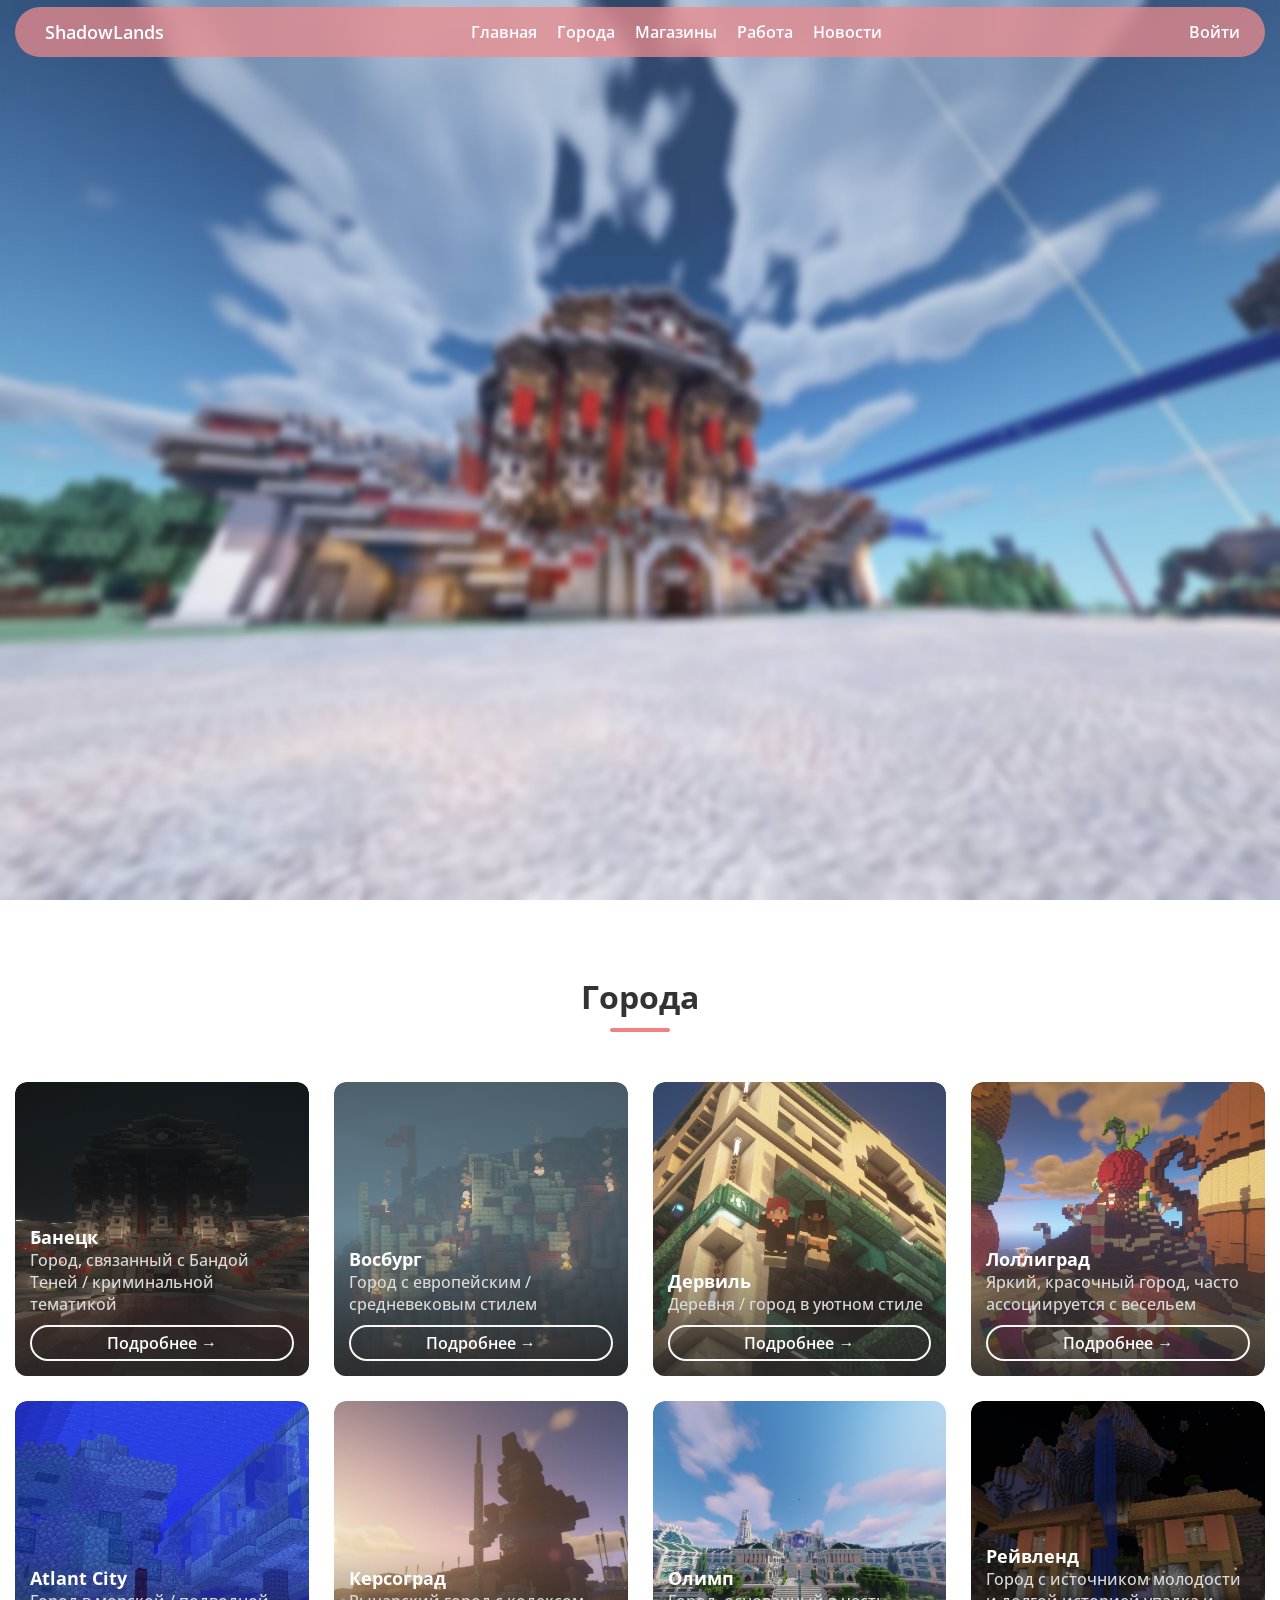
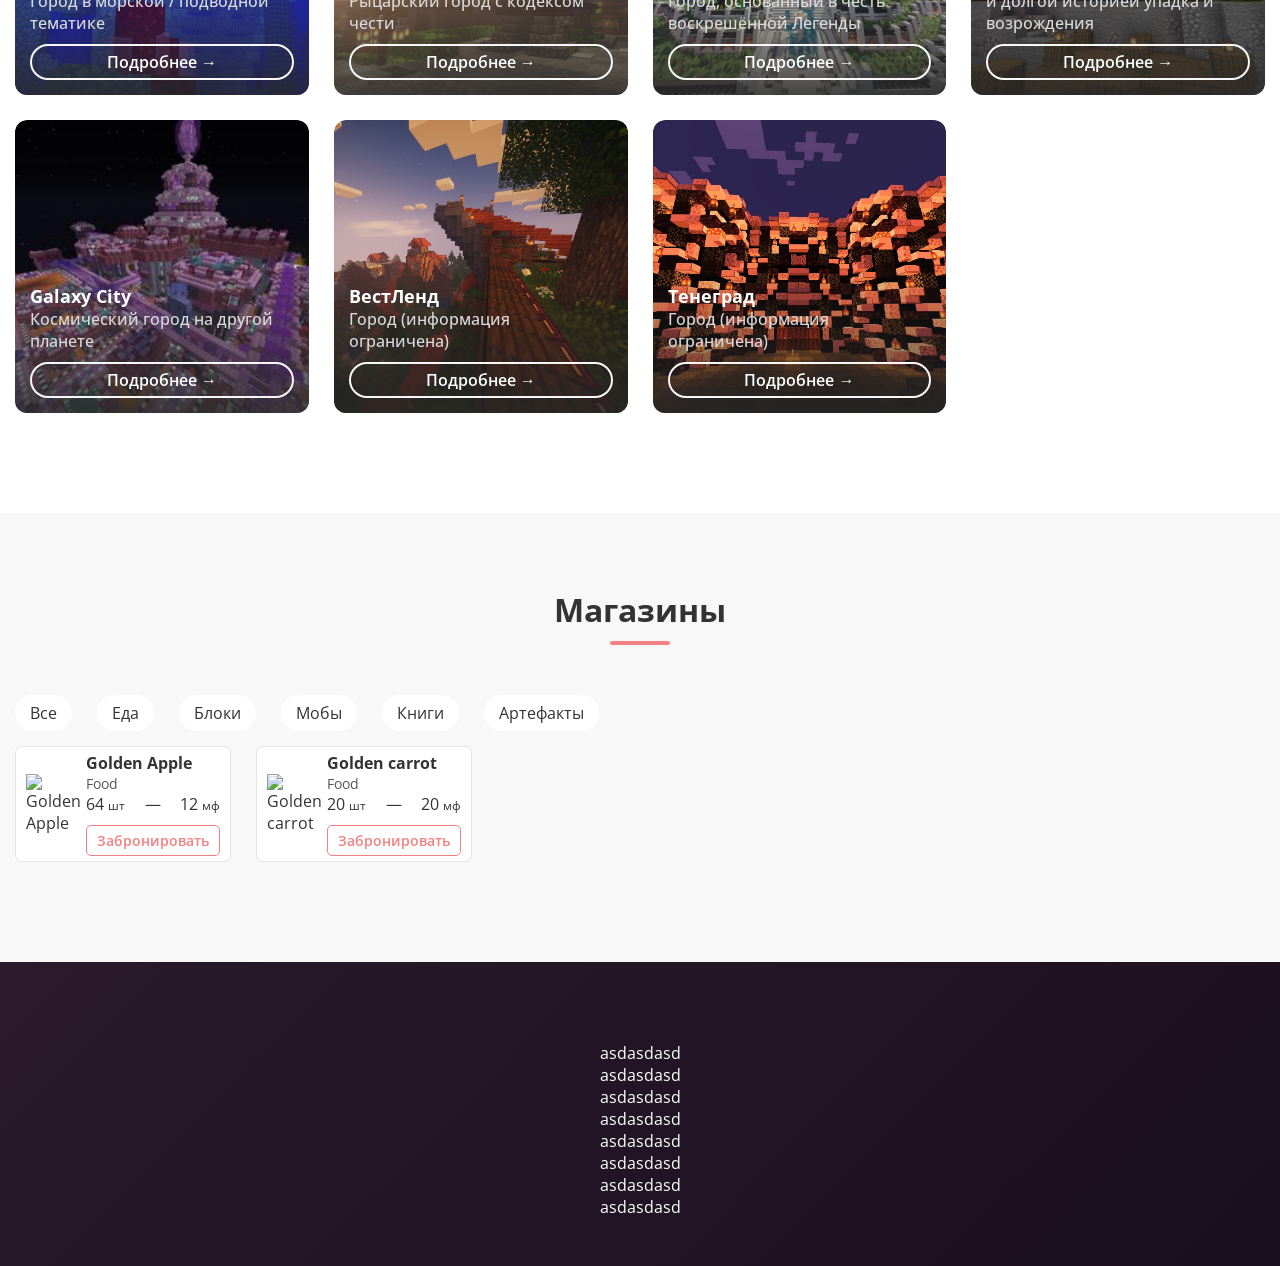
==== index.html @ 836719b8 "updated" ====
<!DOCTYPE html>
<html lang="ru">

<head>
    <meta charset="UTF-8">
    <meta name="viewport" content="width=device-width, initial-scale=1.0">
    <title>ShadowLands</title>
    <link rel="stylesheet" href="src/styles/reset.css">
    <link rel="stylesheet" href="src/styles/global.css">
    <link rel="shortcut icon" href="favicon.ico">
</head>

<body>
    <header>
        <div class="container">
            <div class="header">
                <div class="logo">
                    <img src="" alt="">
                    <a href=" ">ShadowLands</a>
                </div>
                <div class="nav">
                    <a href="#">Главная</a>
                    <a href="#towns">Города</a>
                    <a href="#shops">Магазины</a>
                    <a href="#">Работа</a>
                    <a href="#">Новости</a>
                </div>
                <div id="account">
                    <button onclick="openLoginModal()">Войти</button>
                </div>
            </div>
        </div>
    </header>
    <main class="main">
        <img src="src/images/intro.jpg">
    </main>

    <section id="towns">
        <div class="container">
            <h2 class="section-title">Города</h2>
            <div class="towns"></div>
        </div>
    </section>
    
    <section id="shops">
        <div class="container">
            <h2 class="section-title">Магазины</h2>
            <div class="shop-categories"></div>
            <div class="shops"></div>
        </div>
    </section>

    <div class="modal hide"></div>

    <footer>
        <div class="container">
            <div class="footer">
                <p>asdasdasd</p>
                <p>asdasdasd</p>
                <p>asdasdasd</p>
                <p>asdasdasd</p>
                <p>asdasdasd</p>
                <p>asdasdasd</p>
                <p>asdasdasd</p>
                <p>asdasdasd</p>
            </div>
        </div>
    </footer>
</body>
<script>
    let scripts = ["users", "auth", "towns", "shops"];
    const body = document.querySelector("body");
    scripts.forEach(script => {
        const _script = document.createElement("script");
        _script.src = `src/scripts/${script}.js`;
        body.appendChild(_script);
    });
</script>

</html>
---- src/styles/global.css ----
@import url('https://fonts.googleapis.com/css2?family=Montserrat:ital,wght@0,100..900;1,100..900&family=Open+Sans:ital,wght@0,300..800;1,300..800&display=swap');

:root {
    --font-family-mont: "Montserrat", sans-serif;
    --font-family-sans: "Open Sans", sans-serif;
    --primary: #f38181;
    --secondary:#fce38a;
    --secondary-border:#ffdc5d;
    --mint: #95e1d3;
    --mint-light: #b5eae0;
    --header: #eb8b8d;
    --text: #333;
    --text-light: #555;
    --bg-light: #f8f8f8;
    --gray: #e5e5e5;
    --white: #fff;

}

* {
    font-family: var(--font-family-sans);
    color: var(--text);
    transition: all 0.15s ease-in-out;
    scroll-behavior: smooth;
}

.container {
    max-width: 1441px;
    width: 100%;
    margin: 0px auto;
    padding-inline: 15px;
}

.section-title {
    text-align: center;
    font-size: 32px;
    font-weight: 700;
    margin-bottom: 4rem;
    color: var(--text);
    position: relative;
}

.section-title::after {
    content: "";
    position: absolute;
    background: var(--primary);
    height: 4px;
    width: 60px;
    bottom: -14px;
    left: 50%;
    transform: translateX(-50%);
    border-radius: 50px;
}

header {
    position: fixed;
    top: 0;
    left: 0;
    right: 0;
    z-index: 1000;
}

.header {
    margin-top: 7px;
    display: flex;
    align-items: center;
    justify-content: space-between;
    min-height: 50px;
    background: rgba(235, 139, 141, 0.75);
    backdrop-filter: blur(8px);
    padding-inline: 25px;
    border-radius: 500px;
}

.header * {
    color: var(--white);
    font-weight: 600;
}

.header .logo {
    display: flex;
    column-gap: 5px;
    align-items: center;
    font-size: 18px;
}

.header .nav {
    display: flex;
    column-gap: 20px;
}

.header .nav a:hover {
    color: var(--secondary);
}

.main img {
    width: 100%;
    height: 100vh;
}

.header #account {
    display: flex;
    align-items: center;
    column-gap: 10px;
}


#towns {
    padding-top: 75px;
}

.towns {
    margin-bottom: 100px;
    display: grid;
    grid-template-columns: repeat(4, 1fr);
    gap: 25px;
}

.town {
    position: relative;
    border-radius: 12px;
    overflow: hidden;
    transition: all 0.35s ease-in-out;
}

.town img {
    position: relative;
    width: 100%;
    border-radius: 12px;
    transition: all 0.5s ease-in-out;
}

.town::after {
    content: '';
    position: absolute;
    top: 0;
    left: 0;
    right: 0;
    bottom: 0;
    background: linear-gradient(to top, rgba(39, 39, 39, 0.85), transparent 50%);
    pointer-events: none;
}

.town .town-info {
    padding: 15px;
    position: absolute;
    left: 0;
    bottom: 0;
    width: 100%;
    z-index: 1;
    transition: all 0.35s ease-in-out;
}

.town-info h3 {
    color: var(--white);
    font-weight: 700;
    font-size: 18px;
}

.town-info p {
    color: #dbdbdb;
    font-weight: 500;
}

.town:hover img {
    transform: scale(1.1);
}

.town button {
    width: 100%;
    color: var(--white);
    border: 2px solid var(--bg-light);
    padding-block: 5px;
    border-radius: 200px;
    margin-top: 10px;
    font-weight: 600;
    transition: all 0.25s ease-in-out;
}

.town:hover .town-info {
    transform: scale(1.03);
}

.town button:hover {
    border: 2px solid var(--secondary);
    background: var(--secondary);
    color: var(--text);
}



#shops {
    background: var(--bg-light);
    padding-top: 75px;
}

.shops {
    margin-top: 15px;
    padding-bottom: 100px;
    display: grid;
    grid-template-columns: repeat(6, 1fr);
    gap: 25px;
}

.shop-categories {
    display: flex;
    align-items: center;
    gap: 25px;
}

.shop {
    display: flex;
    align-items: center;
    background: var(--white);
    padding: 5px 10px;
    border: 1px solid var(--gray);
    border-radius: 7px;
    column-gap: 5px;
    cursor: default;
}

.shop img {
    max-width: 64px;
}

.shop h3 {
    font-weight: 700;
}

.shop p {
    color: var(--text-light);
    font-size: 14px;
}

.shop button {
    margin-top: 10px;
    font-size: 14px;
    font-weight: 600;
    border: 1px solid var(--primary);
    color: var(--primary);
    border-radius: 5px;
    padding: 5px 10px;
    z-index: 3;
}

.shop button:hover {
    background: var(--primary);
    color: var(--white);
}









footer {
    background: linear-gradient(135deg, #2a1a2a, #1a0f1f);
    padding: 5rem 0 3rem;
    text-align: center;
}

footer * {
    color: var(--white);
}





.modal {
    position: fixed;
    top: 0;
    left: 0;
    right: 0;
    bottom: 0;
    display: flex;
    justify-content: center;
    align-items: center;
    background: rgba(0, 0, 0, 0.35);
    z-index: 100000;
    opacity: 1;
}

.modal.hide {
    display: none;
    transition: opacity 0.3s ease-in-out;
}

.modal-content {
    background: rgba(255, 255, 255, 0.8);
    backdrop-filter: blur(4px);
    
    max-width: 950px;
    max-height: 750px;
    height: 100%;
    padding: 25px;
    border-radius: 10px;
}

.modal-header {
    display: flex;
    justify-content: space-between;
    align-items: center;
    padding-bottom: 15px;
    border-bottom: 1px solid rgba(0, 0, 0, 0.2);
    margin-bottom: 25px;
    font-weight: 600;
}

.modal-body {
    max-height: 600px;
    display: flex;
    column-gap: 10px;
    align-items: start;
    overflow-y: auto;
    overflow-x: hidden;
    scrollbar-width: none;
    cursor: default;
}

.body-photos img {
    max-width: 450px;
    border-radius: 5px;
}

.photo-list {
    margin-top: 10px;
    max-width: 450px;
    display: flex;
    column-gap: 5px;
    overflow-x: auto;
    overflow-y: hidden;
    scrollbar-width: thin;
    scrollbar-color: var(--text) transparent;
}

.photo-list img {
    border-radius: 5px;
    max-width: 75px;
    cursor: pointer;
}

.no-scroll {
    overflow: hidden;
}
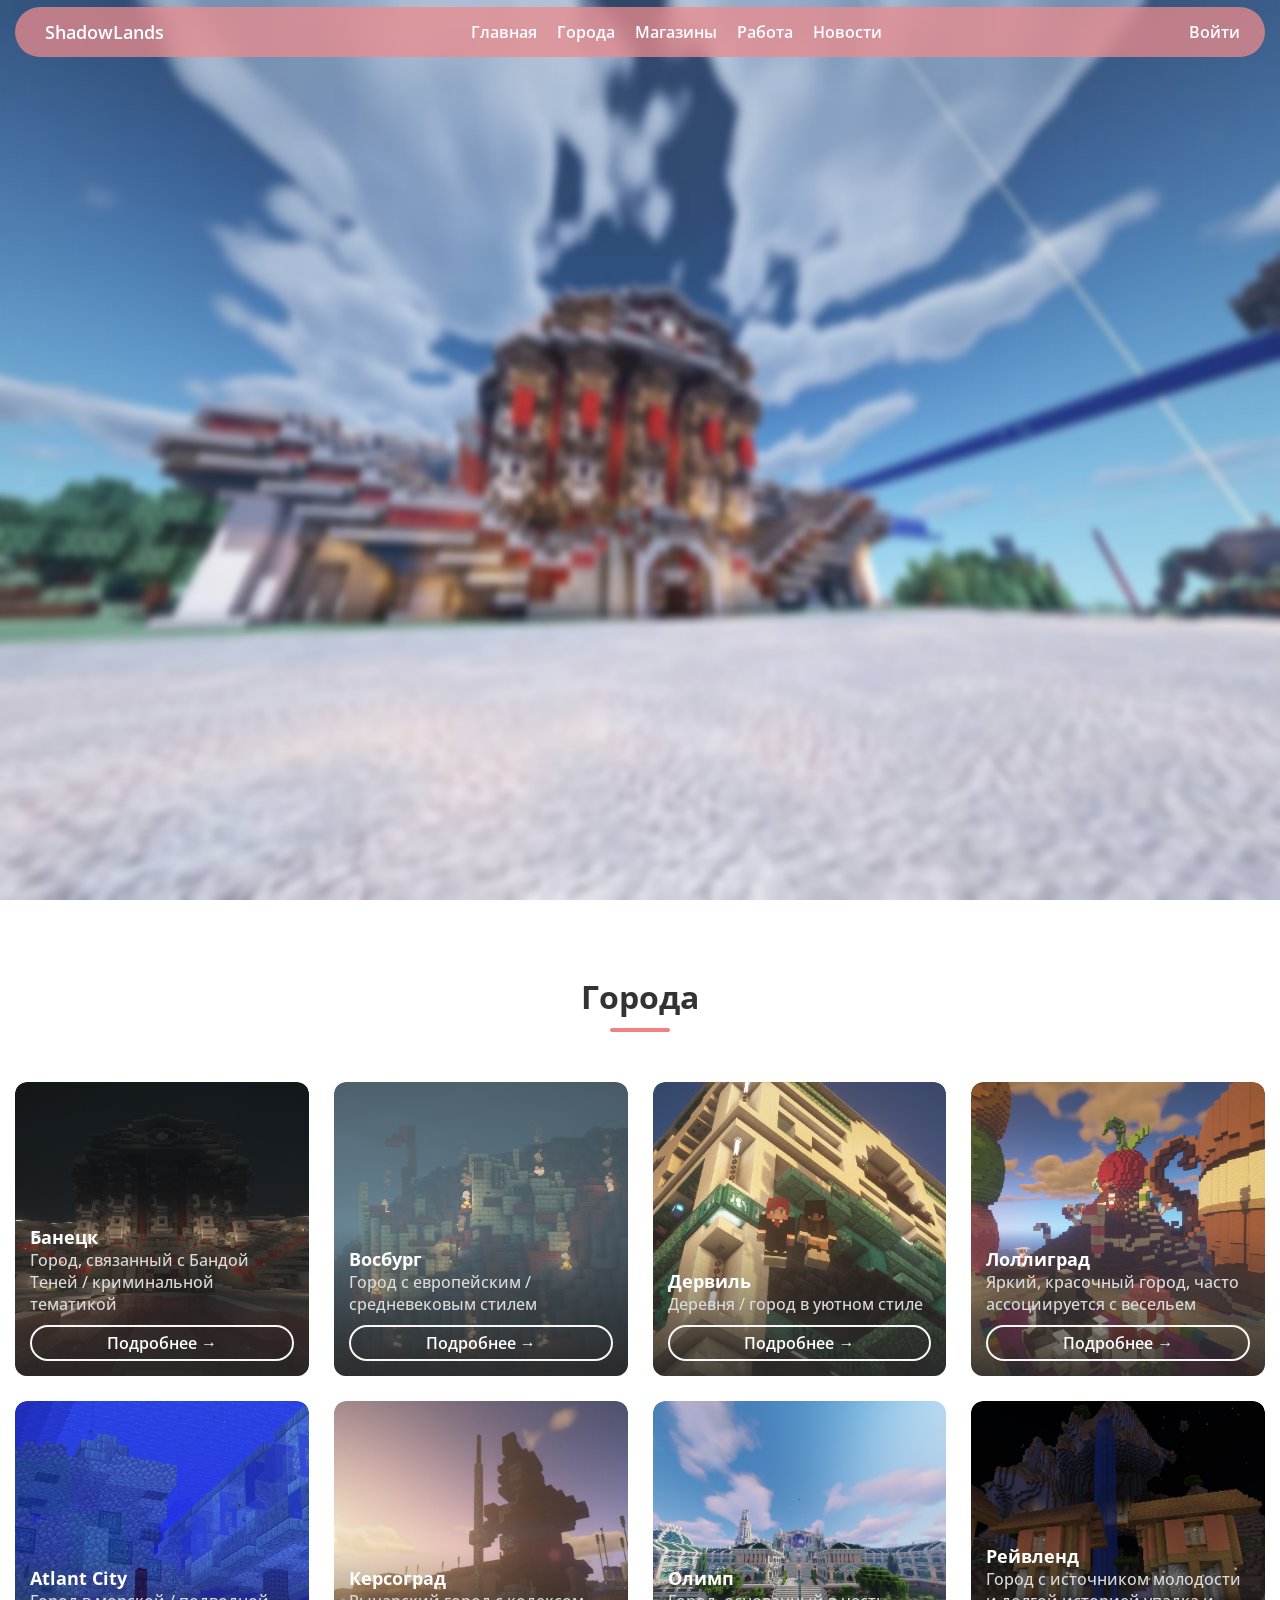
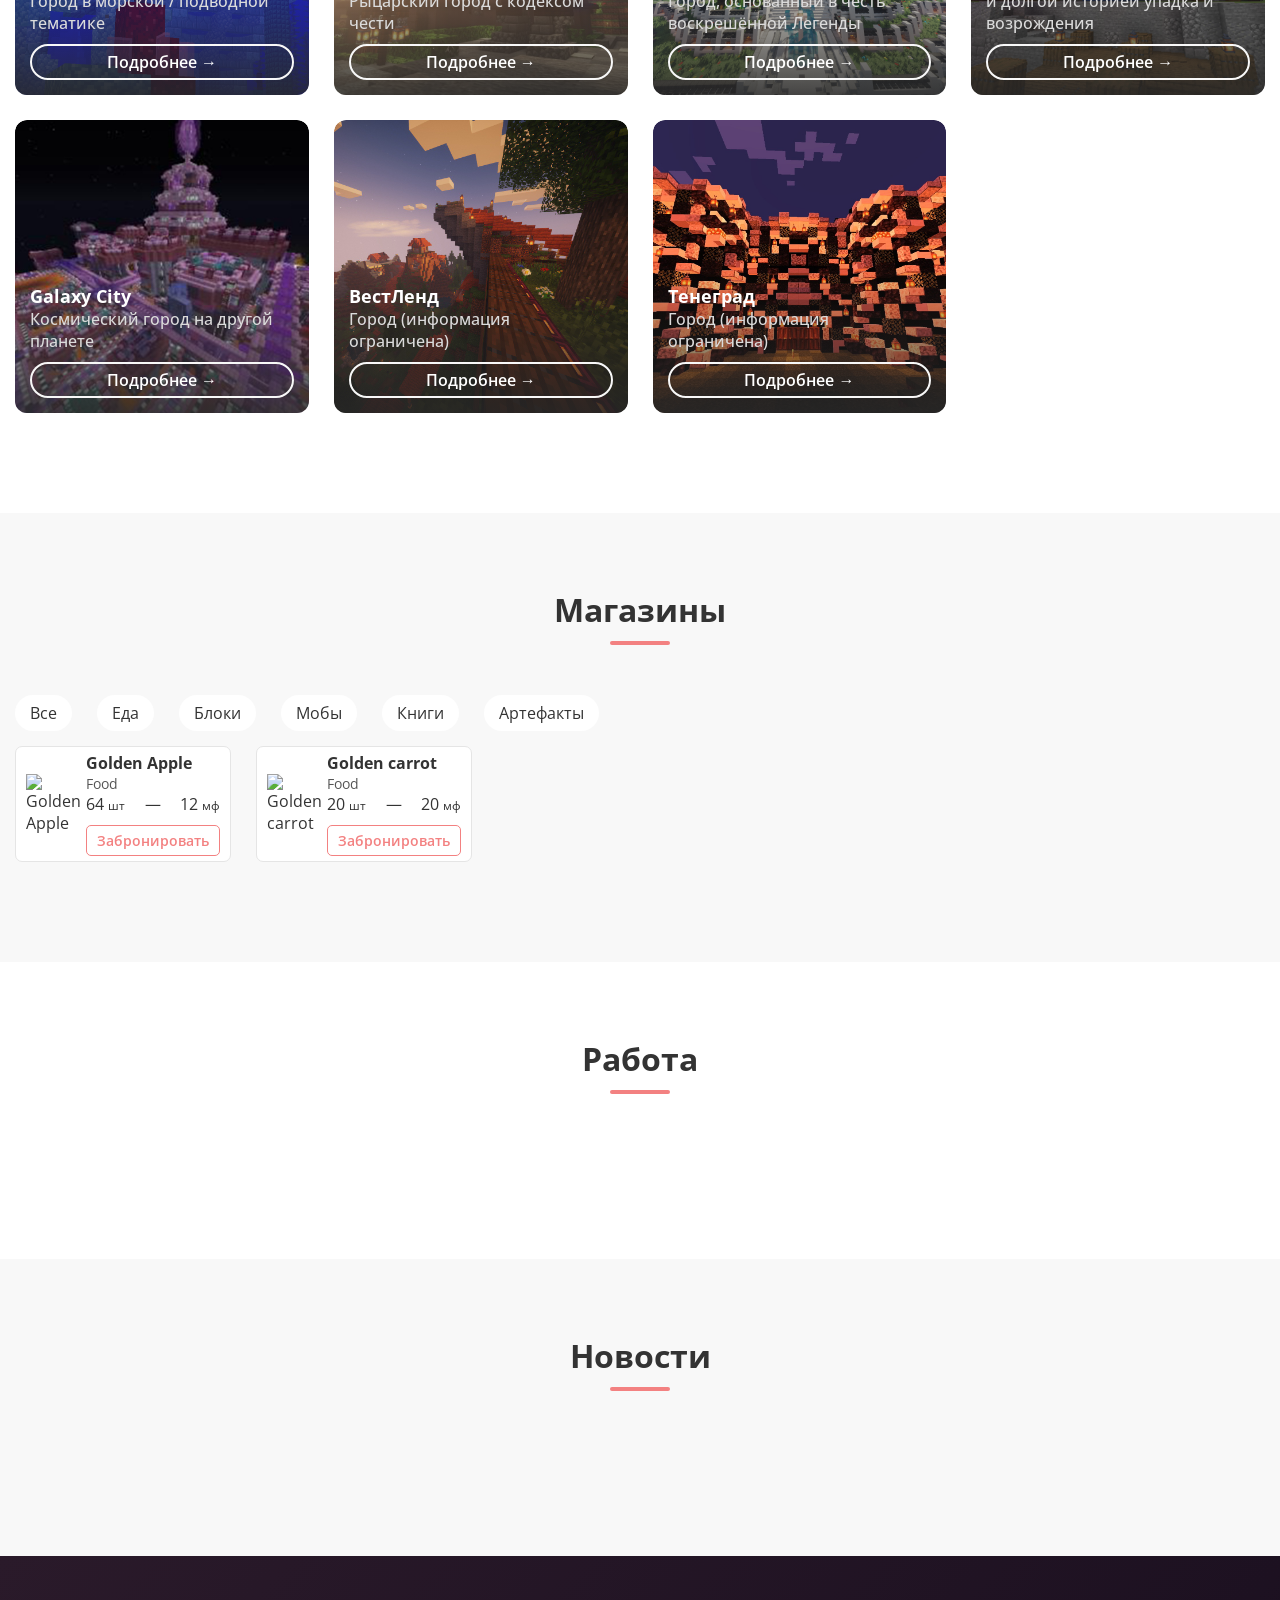
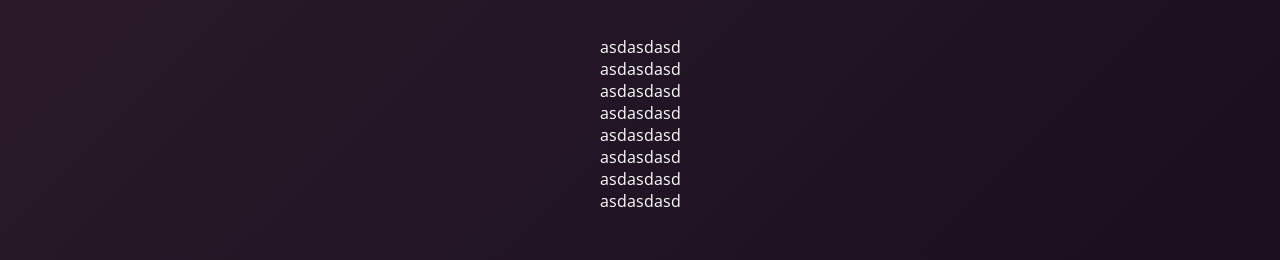
==== commit 74c67a1d: "updated" ====
--- a/index.html
+++ b/index.html
@@ -19,11 +19,11 @@
                     <a href=" ">ShadowLands</a>
                 </div>
                 <div class="nav">
-                    <a href="#">Главная</a>
+                    <a href="#home">Главная</a>
                     <a href="#towns">Города</a>
                     <a href="#shops">Магазины</a>
-                    <a href="#">Работа</a>
-                    <a href="#">Новости</a>
+                    <a href="#jobs">Работа</a>
+                    <a href="#news">Новости</a>
                 </div>
                 <div id="account">
                     <button onclick="openLoginModal()">Войти</button>
@@ -31,7 +31,7 @@
             </div>
         </div>
     </header>
-    <main class="main">
+    <main class="main" id="home">
         <img src="src/images/intro.jpg">
     </main>
 
@@ -45,6 +45,22 @@
     <section id="shops">
         <div class="container">
             <h2 class="section-title">Магазины</h2>
+            <div class="shop-categories"></div>
+            <div class="shops"></div>
+        </div>
+    </section>
+    
+    <section id="jobs">
+        <div class="container">
+            <h2 class="section-title">Работа</h2>
+            <div class="shop-categories"></div>
+            <div class="shops"></div>
+        </div>
+    </section>
+    
+    <section id="news">
+        <div class="container">
+            <h2 class="section-title">Новости</h2>
             <div class="shop-categories"></div>
             <div class="shops"></div>
         </div>
@@ -68,7 +84,8 @@
     </footer>
 </body>
 <script>
-    let scripts = ["users", "auth", "towns", "shops"];
+    const scripts = ["users", "towns", "auth", "shops"];
+
     const body = document.querySelector("body");
     scripts.forEach(script => {
         const _script = document.createElement("script");
@@ -76,5 +93,4 @@
         body.appendChild(_script);
     });
 </script>
-
 </html>
--- a/src/styles/global.css
+++ b/src/styles/global.css
@@ -3,7 +3,10 @@
 :root {
     --font-family-mont: "Montserrat", sans-serif;
     --font-family-sans: "Open Sans", sans-serif;
+
     --primary: #f38181;
+    --primary-border: #f86b6b;
+
     --secondary:#fce38a;
     --secondary-border:#ffdc5d;
     --mint: #95e1d3;
@@ -187,11 +190,12 @@
     color: var(--text);
 }
 
-
-
-#shops {
+section {
+    padding-top: 75px;
+}
+
+#shops, #news {
     background: var(--bg-light);
-    padding-top: 75px;
 }
 
 .shops {
@@ -281,12 +285,19 @@
     align-items: center;
     background: rgba(0, 0, 0, 0.35);
     z-index: 100000;
+    opacity: 0;
+    visibility: collapse;
+    transition: opacity 0.25s ease-in-out, visibility 0s linear;
+}
+
+.modal.hide {
+    opacity: 0;
+    visibility: collapse;
+}
+
+.modal.show {
     opacity: 1;
-}
-
-.modal.hide {
-    display: none;
-    transition: opacity 0.3s ease-in-out;
+    visibility: visible;
 }
 
 .modal-content {
@@ -294,8 +305,7 @@
     backdrop-filter: blur(4px);
     
     max-width: 950px;
-    max-height: 750px;
-    height: 100%;
+    max-height: fit-content;
     padding: 25px;
     border-radius: 10px;
 }
@@ -307,13 +317,14 @@
     padding-bottom: 15px;
     border-bottom: 1px solid rgba(0, 0, 0, 0.2);
     margin-bottom: 25px;
-    font-weight: 600;
+    font-weight: 700;
+    font-size: 18px;
 }
 
 .modal-body {
     max-height: 600px;
     display: flex;
-    column-gap: 10px;
+    column-gap: 15px;
     align-items: start;
     overflow-y: auto;
     overflow-x: hidden;
@@ -322,13 +333,13 @@
 }
 
 .body-photos img {
-    max-width: 450px;
+    max-width: 400px;
     border-radius: 5px;
 }
 
 .photo-list {
     margin-top: 10px;
-    max-width: 450px;
+    max-width: 400px;
     display: flex;
     column-gap: 5px;
     overflow-x: auto;
@@ -345,4 +356,54 @@
 
 .no-scroll {
     overflow: hidden;
+}
+
+
+
+
+
+.body-villagers {
+    margin-top: 25px;
+}
+
+.body-villagers h2 {
+    font-weight: 700;
+    margin-bottom: 10px;
+}
+
+.villager-card {
+    padding: 5px 10px;
+    border: 1px solid rgba(0,0,0,0.1);
+    background: rgba(255, 255, 255, 0.35);
+    margin-bottom: 5px;
+    display: flex;
+    align-items: center;
+    border-radius: 5px;
+    justify-content: space-between;
+}
+
+.villager-card a {
+    background: var(--primary);
+    padding: 5px 10px;
+    border-radius: 5px;
+    font-weight: 600;
+    color: var(--white);
+    border: 1px solid var(--primary-border);
+}
+
+.villager-card h3 {
+    font-weight: 600;
+}
+
+.villager-card img {
+    aspect-ratio: 1;
+    width: 75px;
+    padding: 5px;
+    border-radius: 5px;
+}
+
+
+.modal-content-title {
+    font-weight: 700;
+    margin-bottom: 5px;
 }
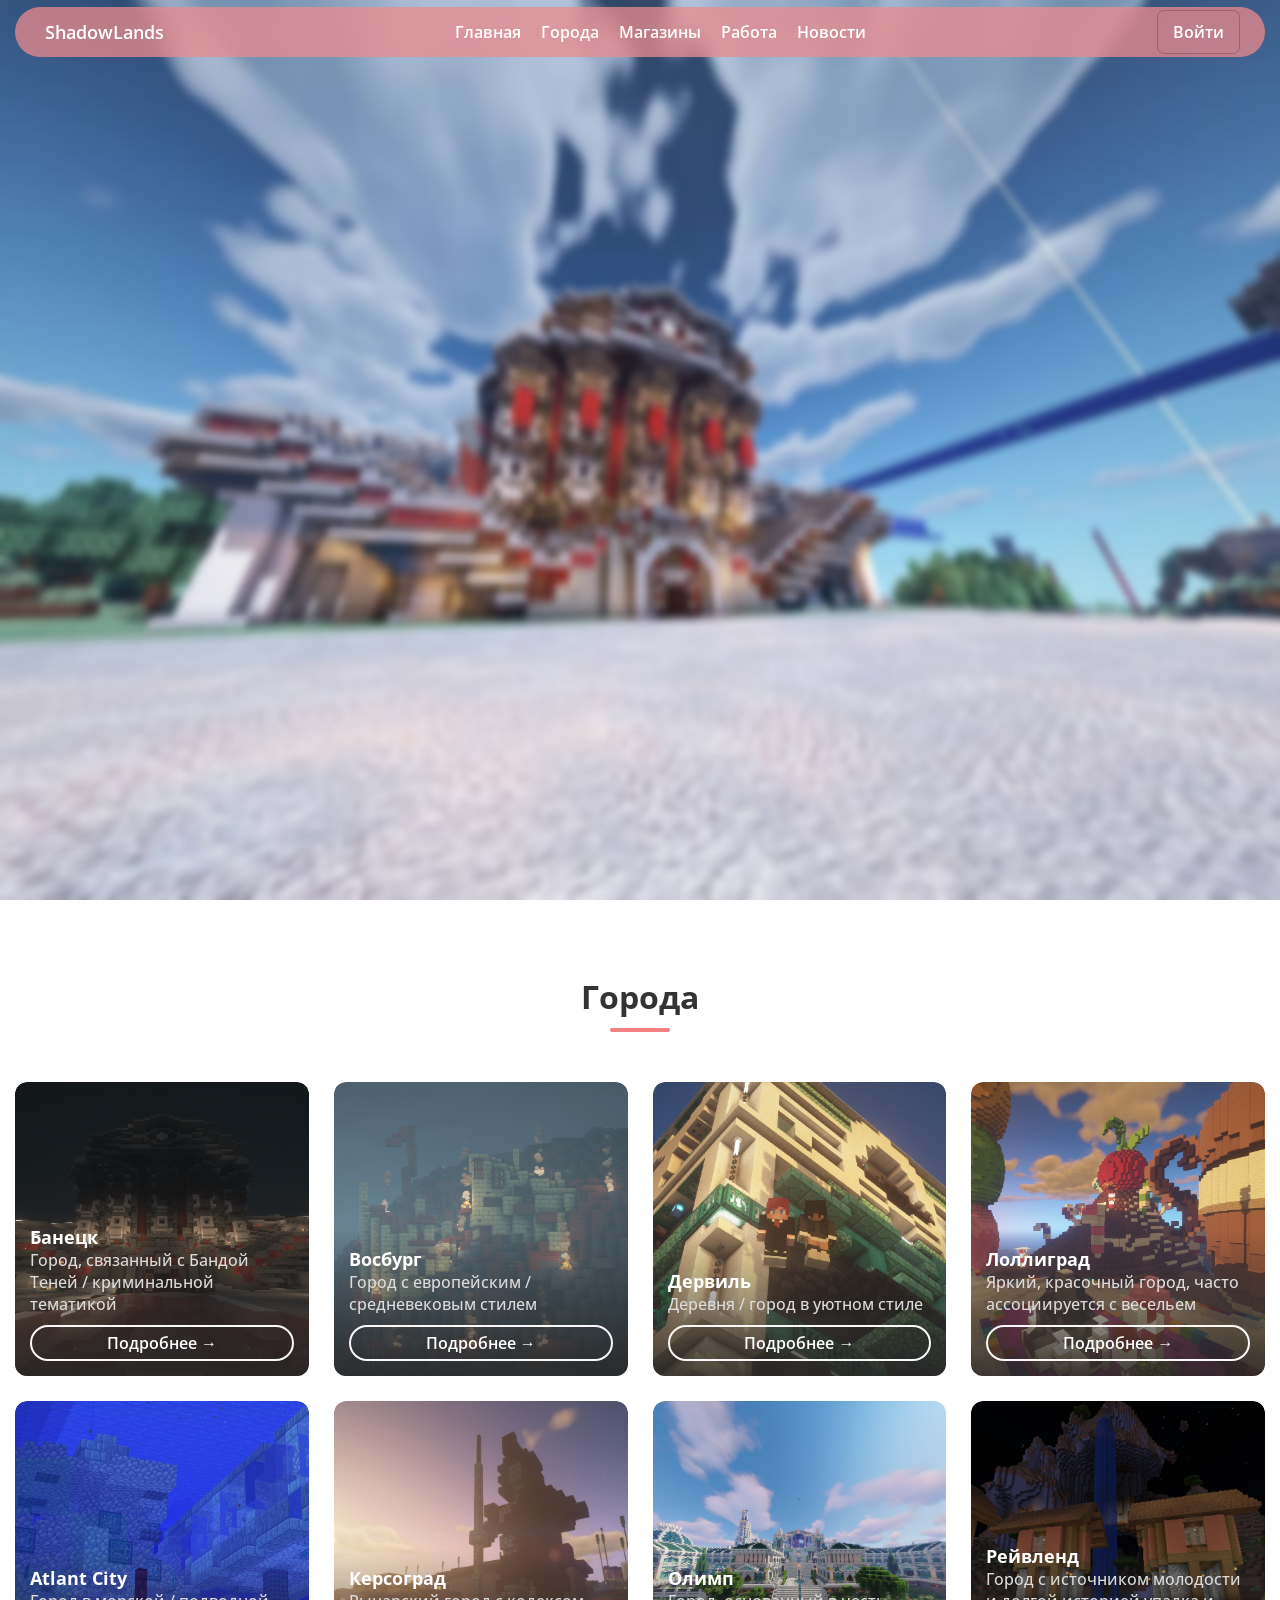
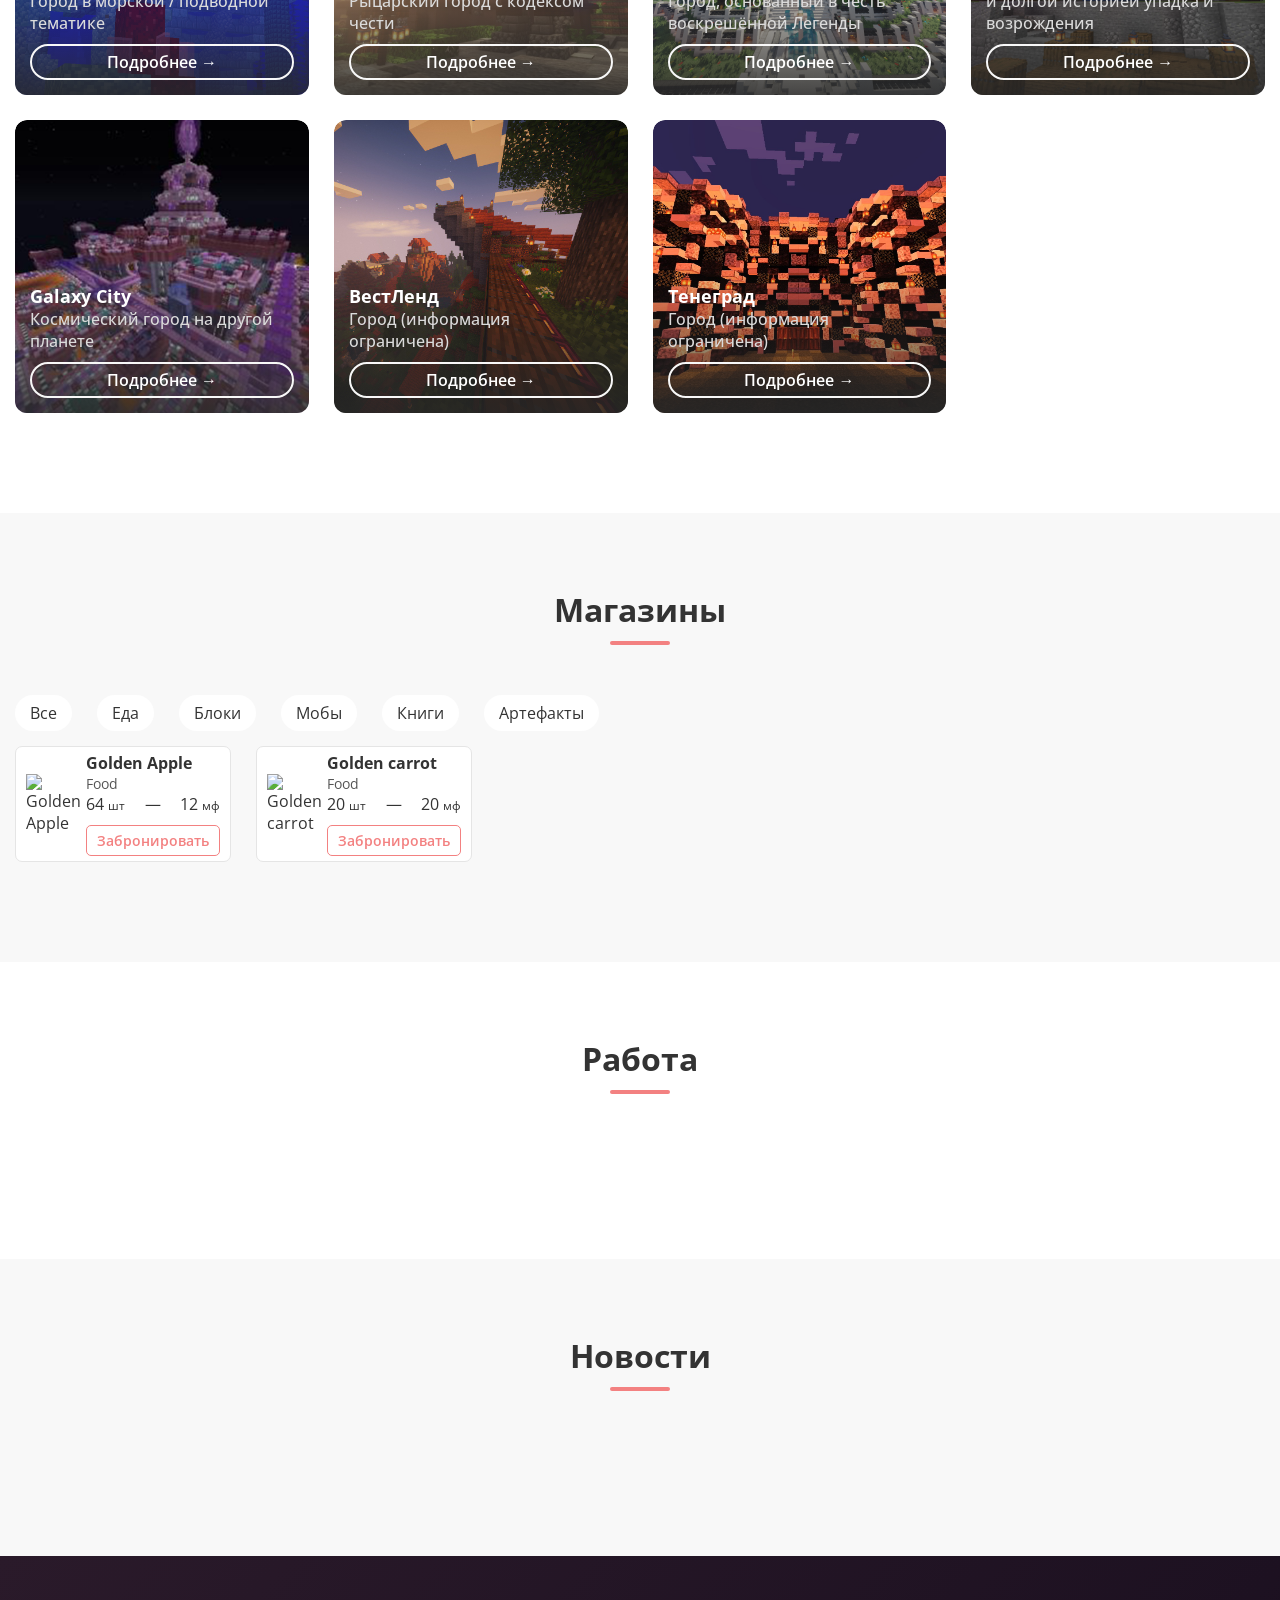
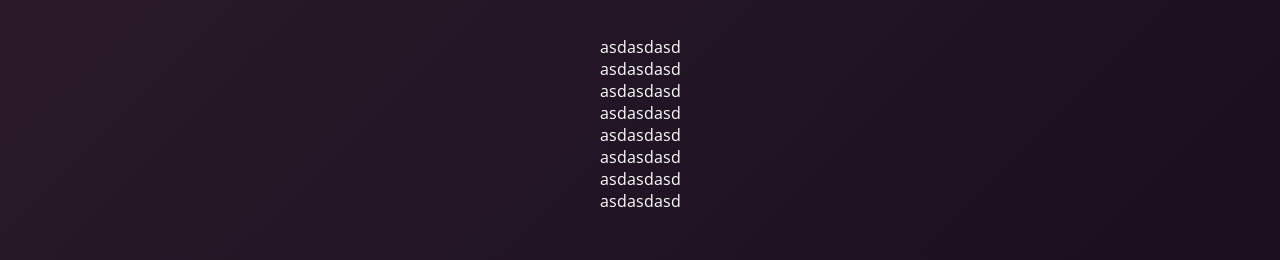
==== commit 897f4f1e: "added new files" ====
--- a/index.html
+++ b/index.html
@@ -84,7 +84,7 @@
     </footer>
 </body>
 <script>
-    const scripts = ["users", "towns", "auth", "shops"];
+    const scripts = ["users", "towns", "jobs", "auth", "shops"];
 
     const body = document.querySelector("body");
     scripts.forEach(script => {
--- a/src/styles/global.css
+++ b/src/styles/global.css
@@ -301,7 +301,7 @@
 }
 
 .modal-content {
-    background: rgba(255, 255, 255, 0.8);
+    background: rgba(255, 255, 255, 0.85);
     backdrop-filter: blur(4px);
     
     max-width: 950px;
@@ -406,4 +406,35 @@
 .modal-content-title {
     font-weight: 700;
     margin-bottom: 5px;
+}
+
+
+
+
+
+
+
+
+
+
+
+
+
+.modal-body.login {
+    width: 550px;
+    row-gap: 7px;
+}
+
+.modal-body.login input, button {
+    width: 100%;
+    padding: 10px 15px;
+    border: 1px solid rgba(0, 0, 0, 0.2);
+    border-radius: 7px;
+}
+
+.modal-body.login button {
+    background: var(--primary);
+    border: 1px solid var(--primary-border);
+    font-weight: 700;
+    color: var(--white);
 }
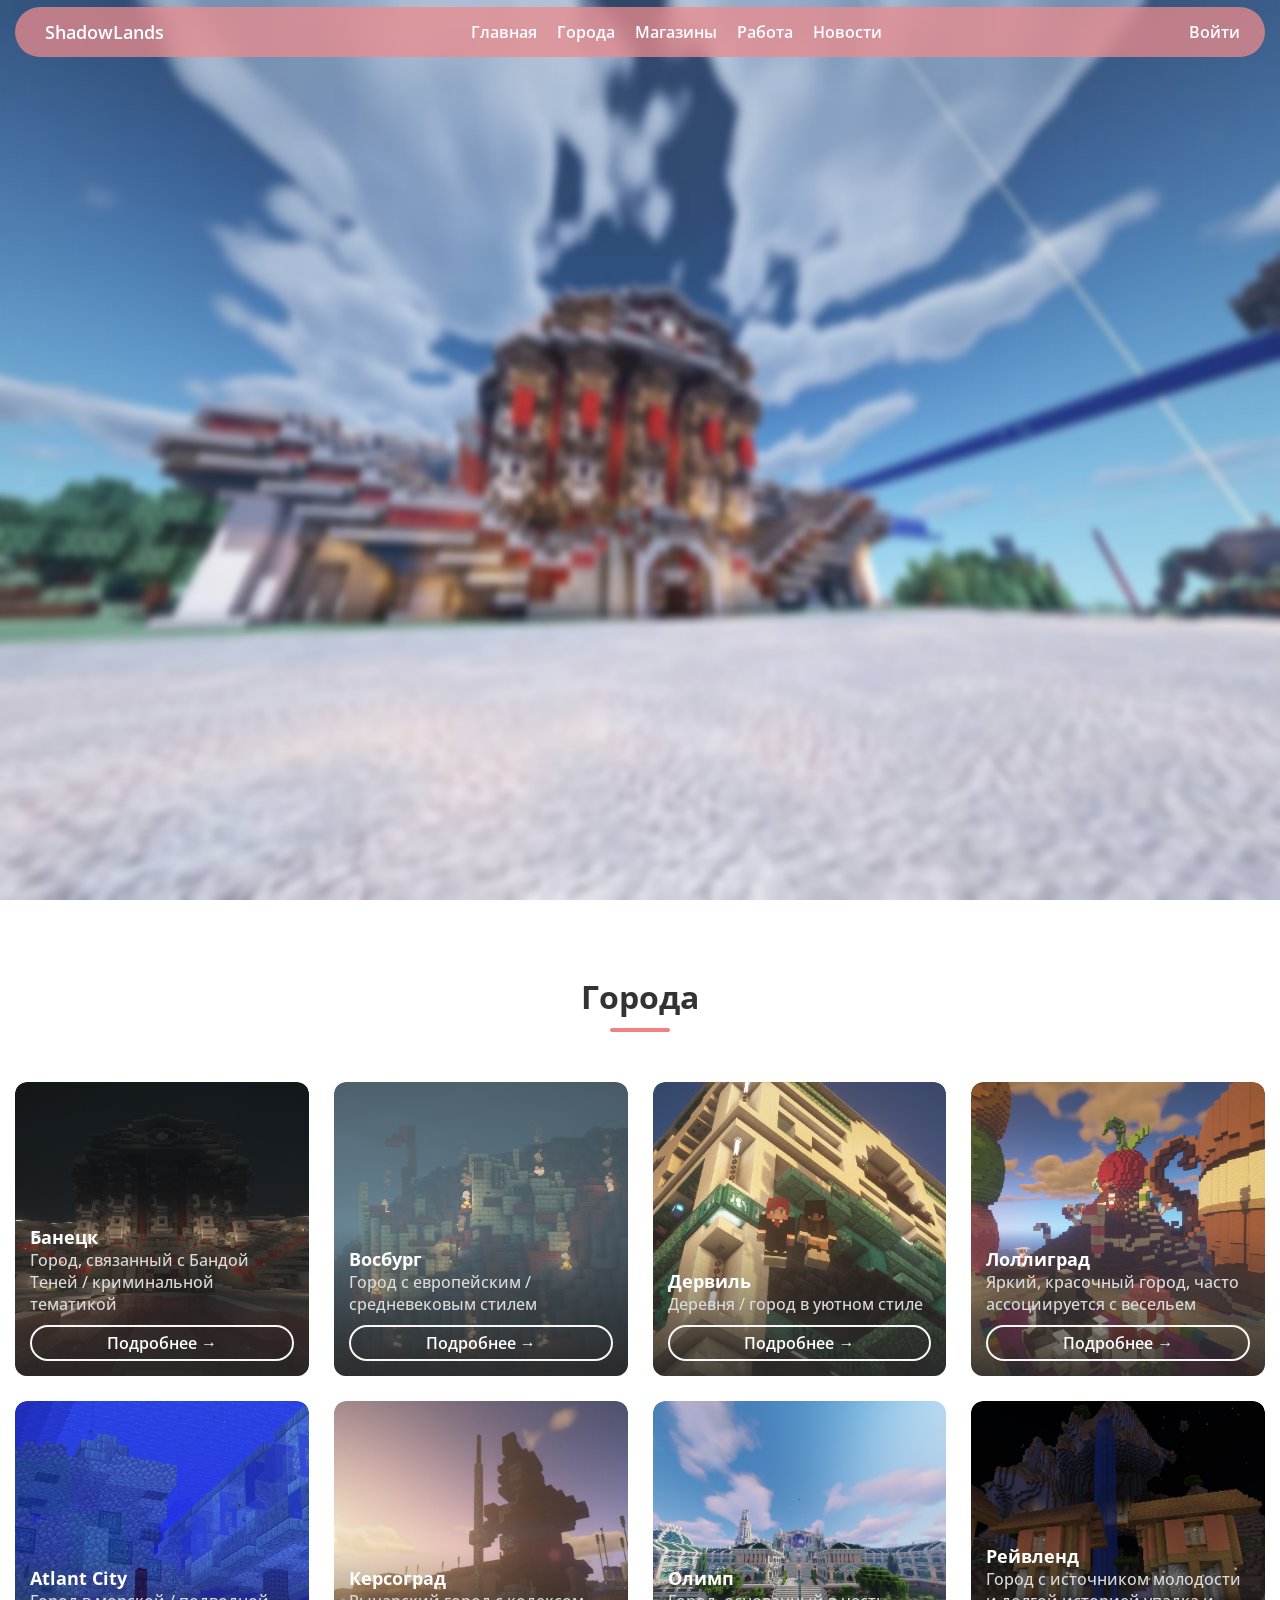
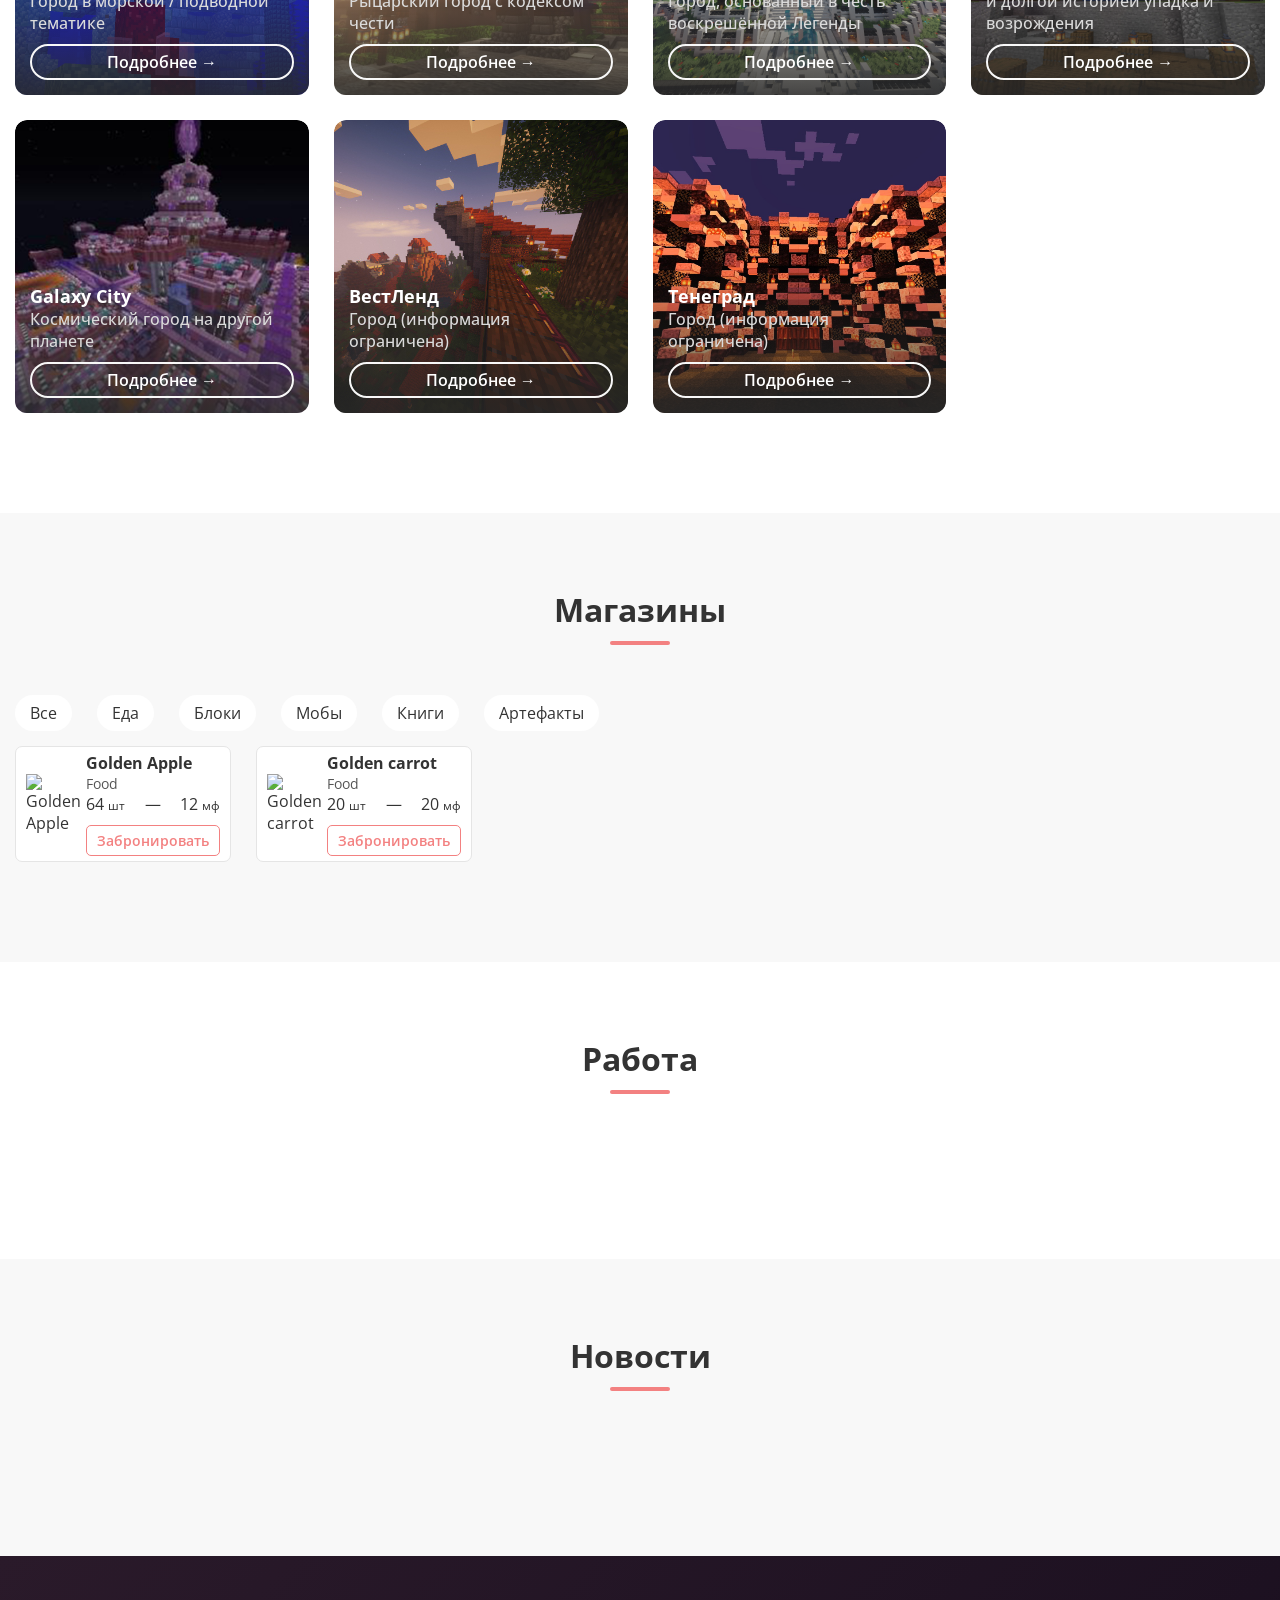
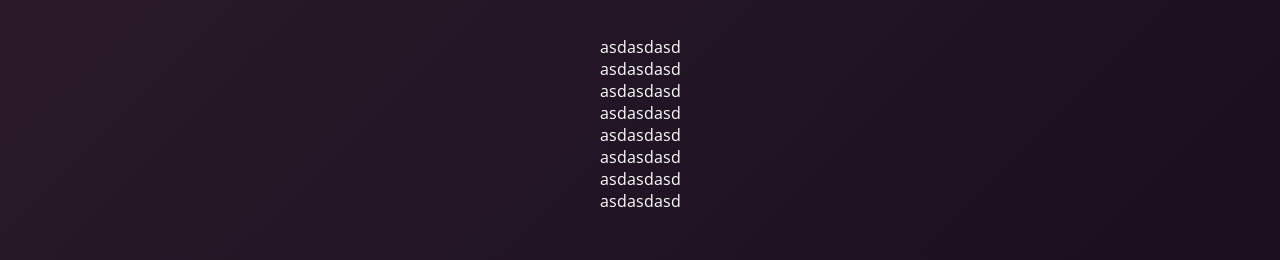
==== commit d6da1ec0: "updated" ====
--- a/index.html
+++ b/index.html
@@ -84,7 +84,7 @@
     </footer>
 </body>
 <script>
-    const scripts = ["users", "towns", "jobs", "auth", "shops"];
+    const scripts = ["users", "towns", "jobs", "news", "auth", "shops"];
 
     const body = document.querySelector("body");
     scripts.forEach(script => {
--- a/src/styles/global.css
+++ b/src/styles/global.css
@@ -425,7 +425,7 @@
     row-gap: 7px;
 }
 
-.modal-body.login input, button {
+.modal-body.login input, .modal-body.login button {
     width: 100%;
     padding: 10px 15px;
     border: 1px solid rgba(0, 0, 0, 0.2);
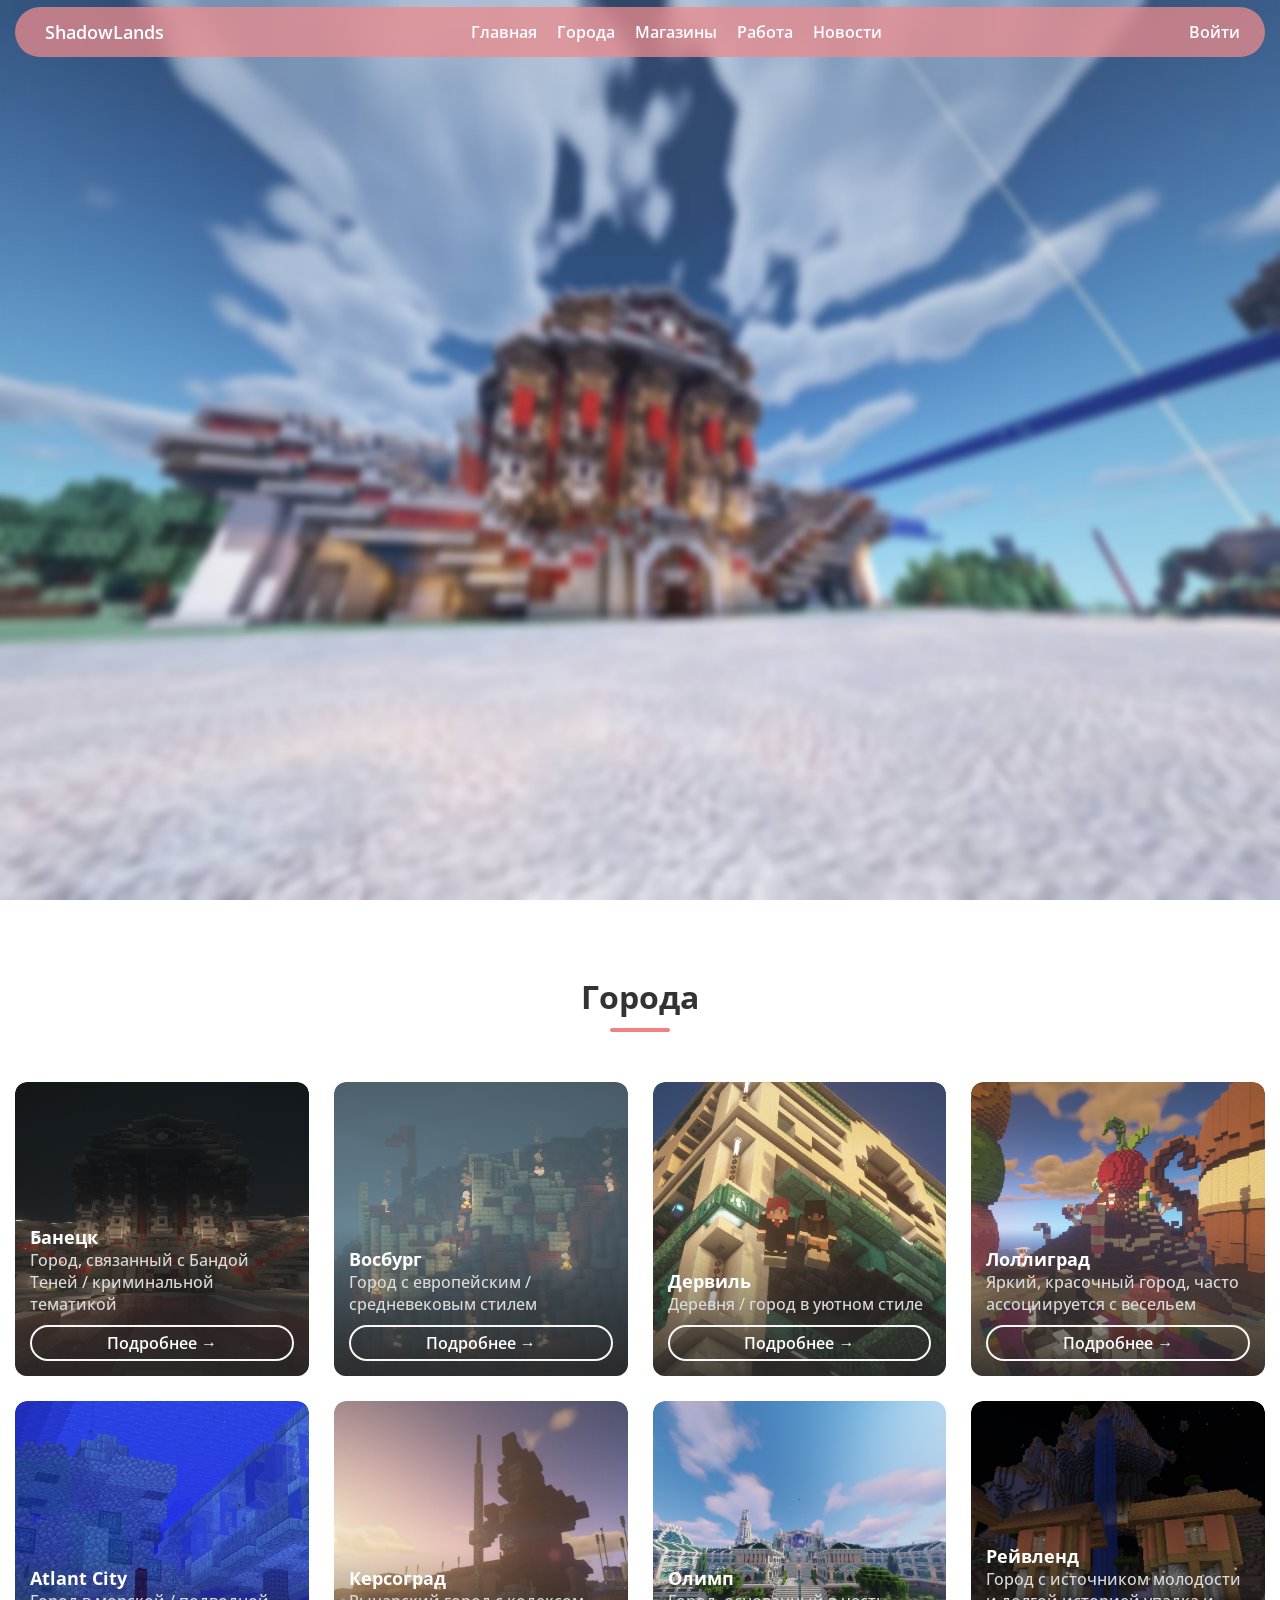
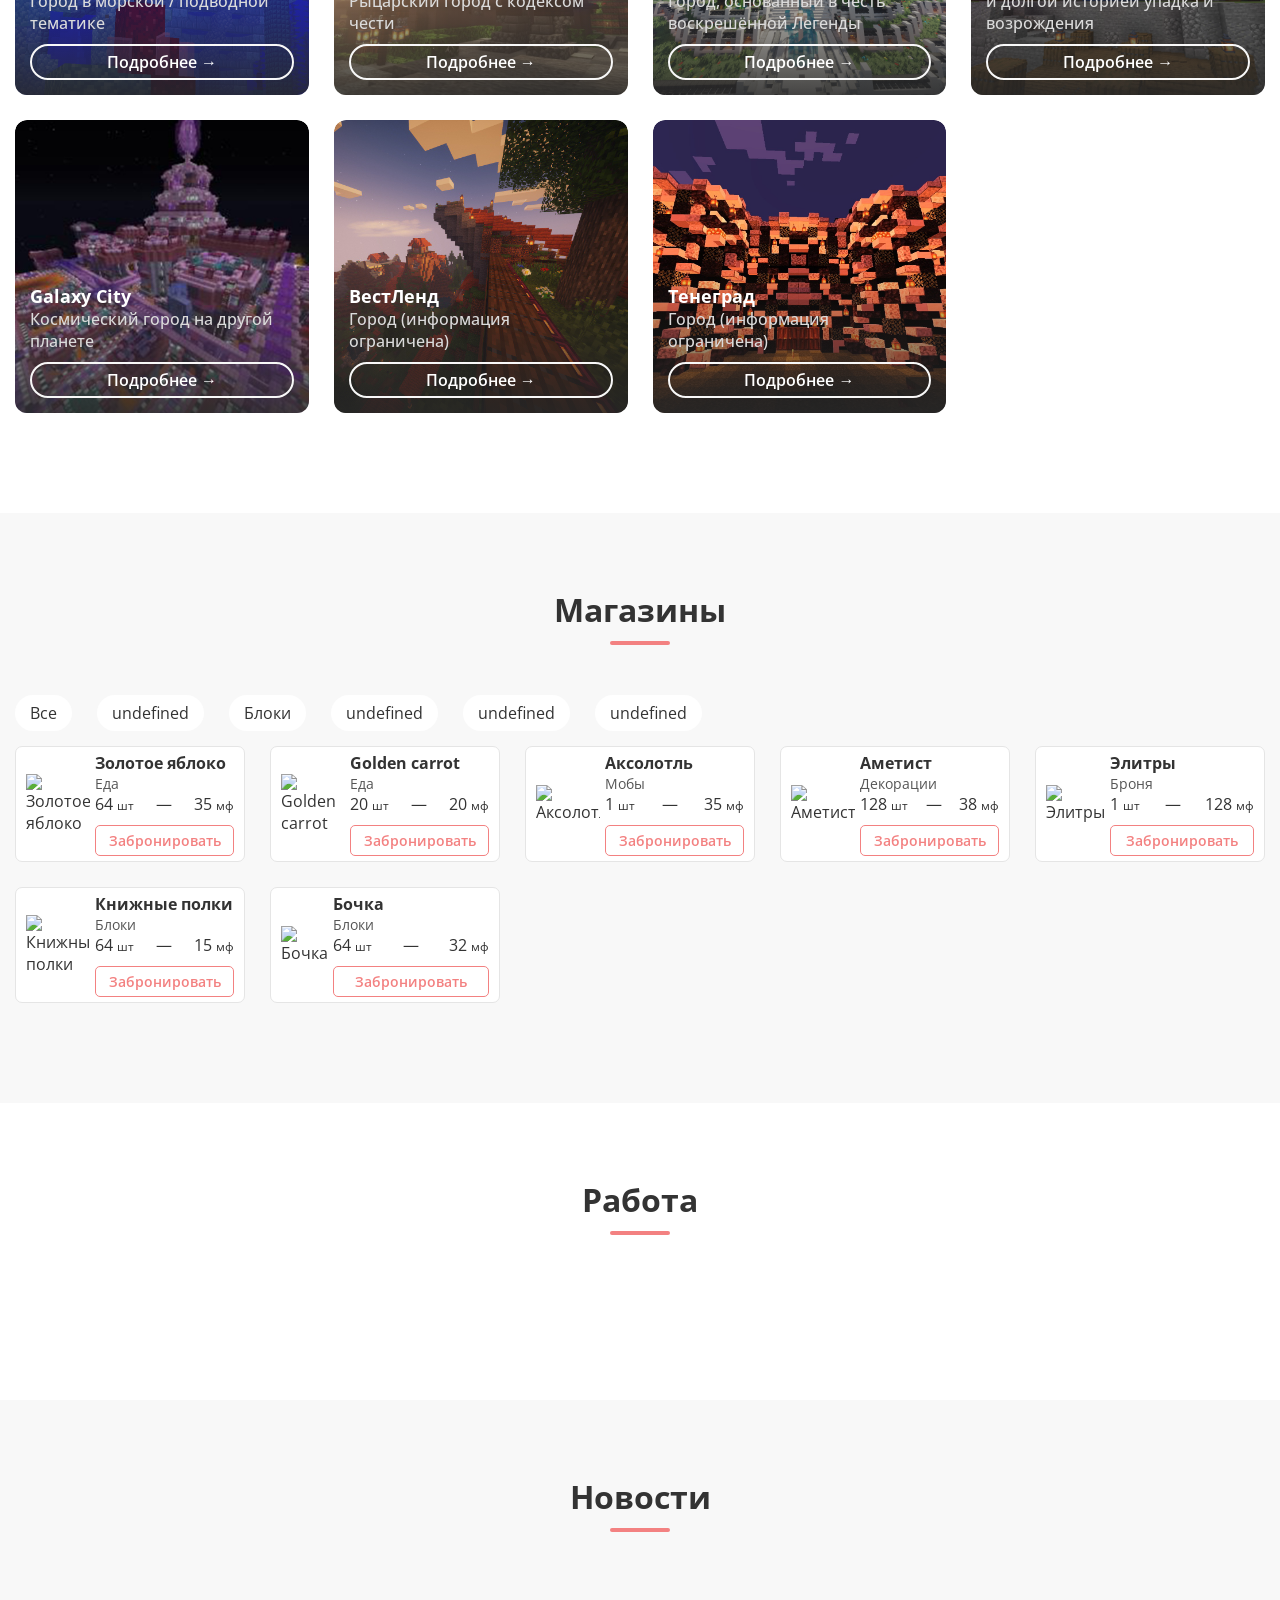
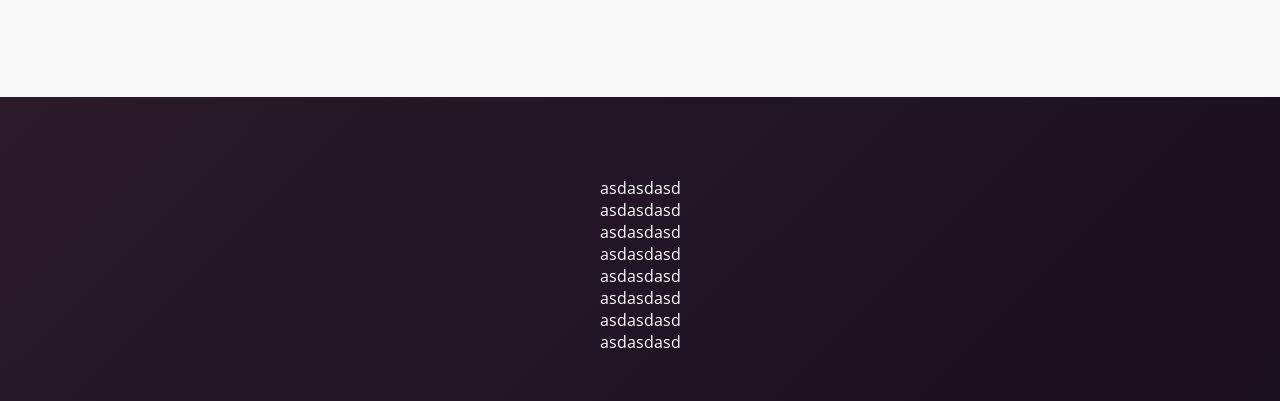
==== commit 645ee19e: "updated" ====
--- a/index.html
+++ b/index.html
@@ -32,7 +32,7 @@
         </div>
     </header>
     <main class="main" id="home">
-        <img src="src/images/intro.jpg">
+        <img src="src/images/intro.jpg" style="pointer-events: none; user-select: none;">
     </main>
 
     <section id="towns">
@@ -84,13 +84,12 @@
     </footer>
 </body>
 <script>
-    const scripts = ["users", "towns", "jobs", "news", "auth", "shops"];
+    const scripts = ["towns", "auth", "shops"];
 
-    const body = document.querySelector("body");
     scripts.forEach(script => {
         const _script = document.createElement("script");
         _script.src = `src/scripts/${script}.js`;
-        body.appendChild(_script);
+        document.body.appendChild(_script);
     });
 </script>
 </html>
--- a/src/styles/global.css
+++ b/src/styles/global.css
@@ -131,6 +131,8 @@
     width: 100%;
     border-radius: 12px;
     transition: all 0.5s ease-in-out;
+    user-select: none;
+    pointer-events: none;
 }
 
 .town::after {
@@ -225,6 +227,8 @@
 
 .shop img {
     max-width: 64px;
+    user-select: none;
+    pointer-events: none;
 }
 
 .shop h3 {
@@ -244,6 +248,7 @@
     color: var(--primary);
     border-radius: 5px;
     padding: 5px 10px;
+    width: 100%;
     z-index: 3;
 }
 
@@ -252,7 +257,9 @@
     color: var(--white);
 }
 
-
+.shop-info {
+    width: 100%;
+}
 
 
 
@@ -400,6 +407,8 @@
     width: 75px;
     padding: 5px;
     border-radius: 5px;
+    pointer-events: none;
+    user-select: none;
 }
 
 
@@ -437,4 +446,61 @@
     border: 1px solid var(--primary-border);
     font-weight: 700;
     color: var(--white);
+}
+
+
+
+
+
+
+
+
+
+
+@media screen and (max-width: 1510px) {
+    .shops {
+        grid-template-columns: repeat(5, 1fr);
+    }
+}
+
+@media screen and (max-width: 1235px) {
+    .shops {
+        grid-template-columns: repeat(4, 1fr);
+    }
+}
+
+@media screen and (max-width: 990px) {
+    .shops {
+        grid-template-columns: repeat(3, 1fr);
+    }
+}
+
+@media screen and (max-width: 740px) {
+    .shops {
+        grid-template-columns: repeat(2, 1fr);
+    }
+}
+
+@media screen and (max-width: 490px) {
+    .shops {
+        grid-template-columns: repeat(1, 1fr);
+    }
+}
+
+@media screen and (max-width: 1200px) {
+    .towns {
+        grid-template-columns: repeat(3, 1fr);
+    }
+}
+
+@media screen and (max-width: 900px) {
+    .towns {
+        grid-template-columns: repeat(2, 1fr);
+    }
+}
+
+@media screen and (max-width: 600px) {
+    .towns {
+        grid-template-columns: 1fr;
+    }
 }
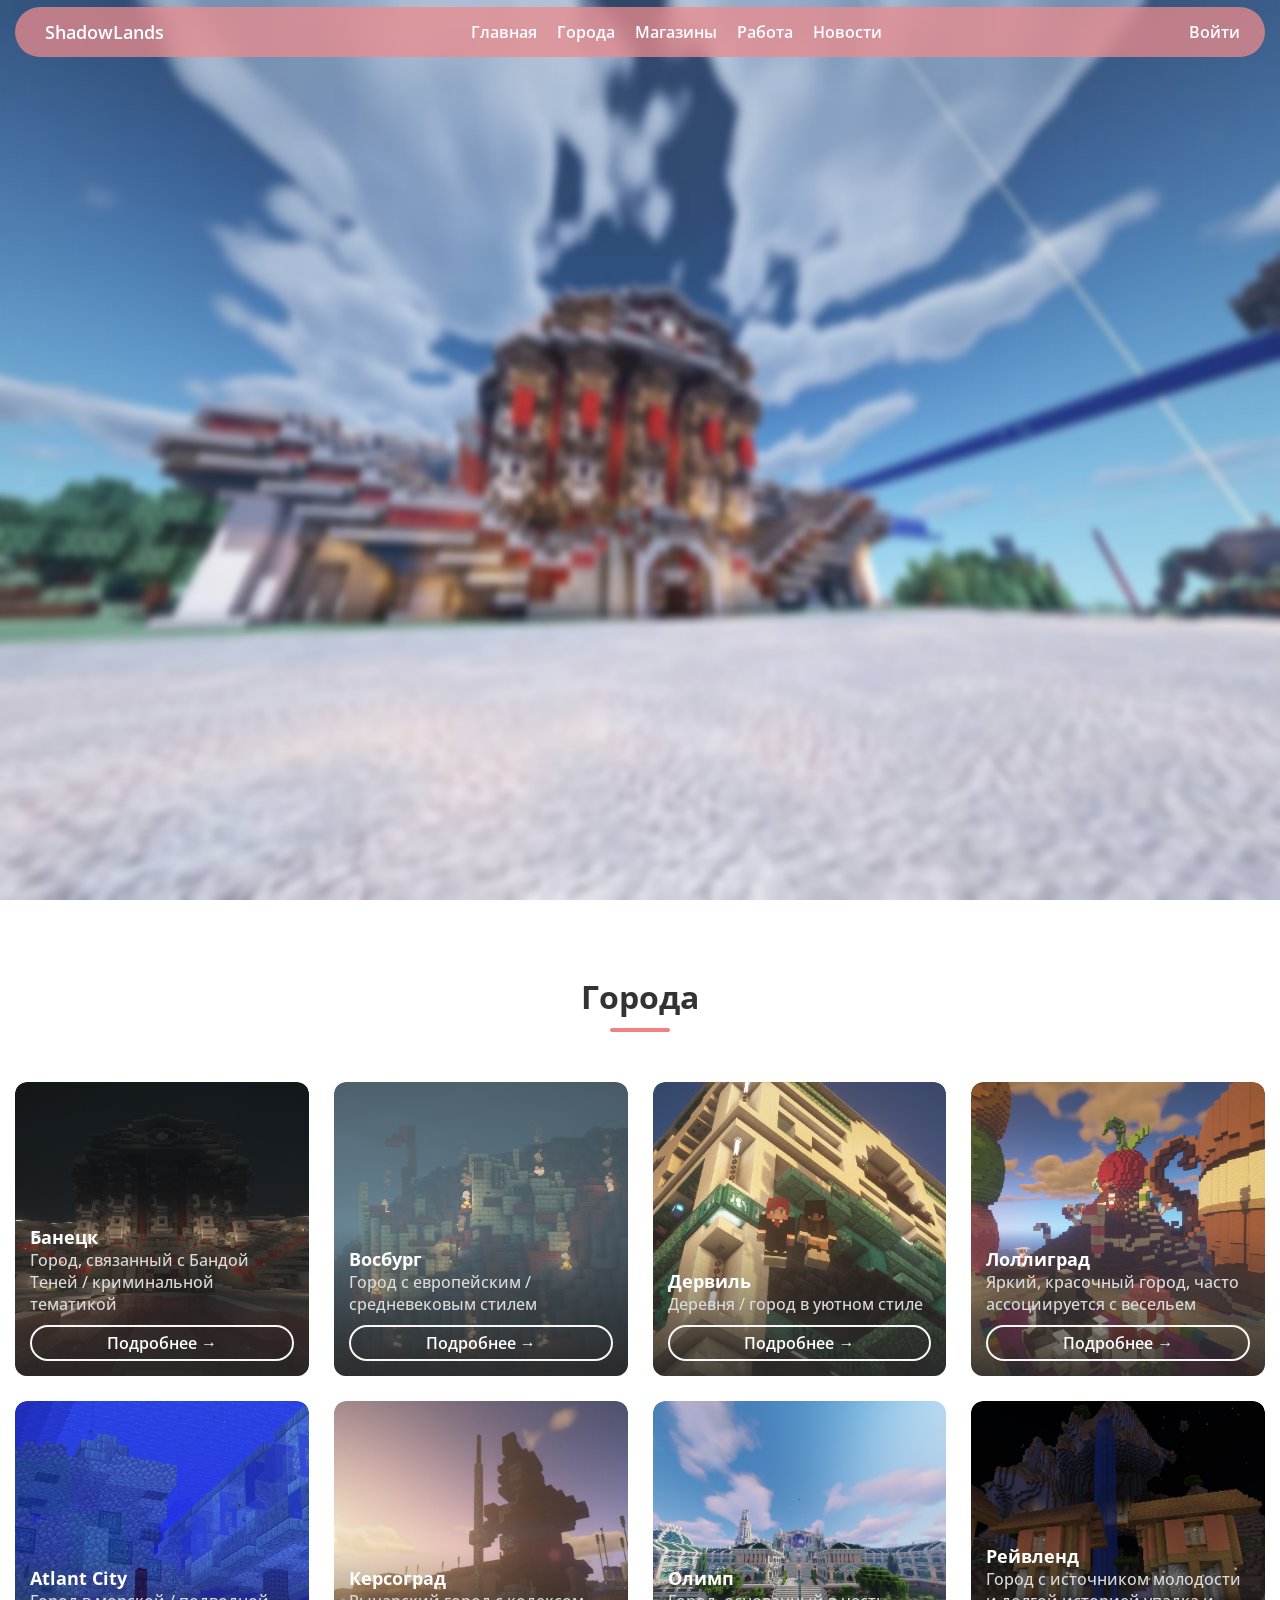
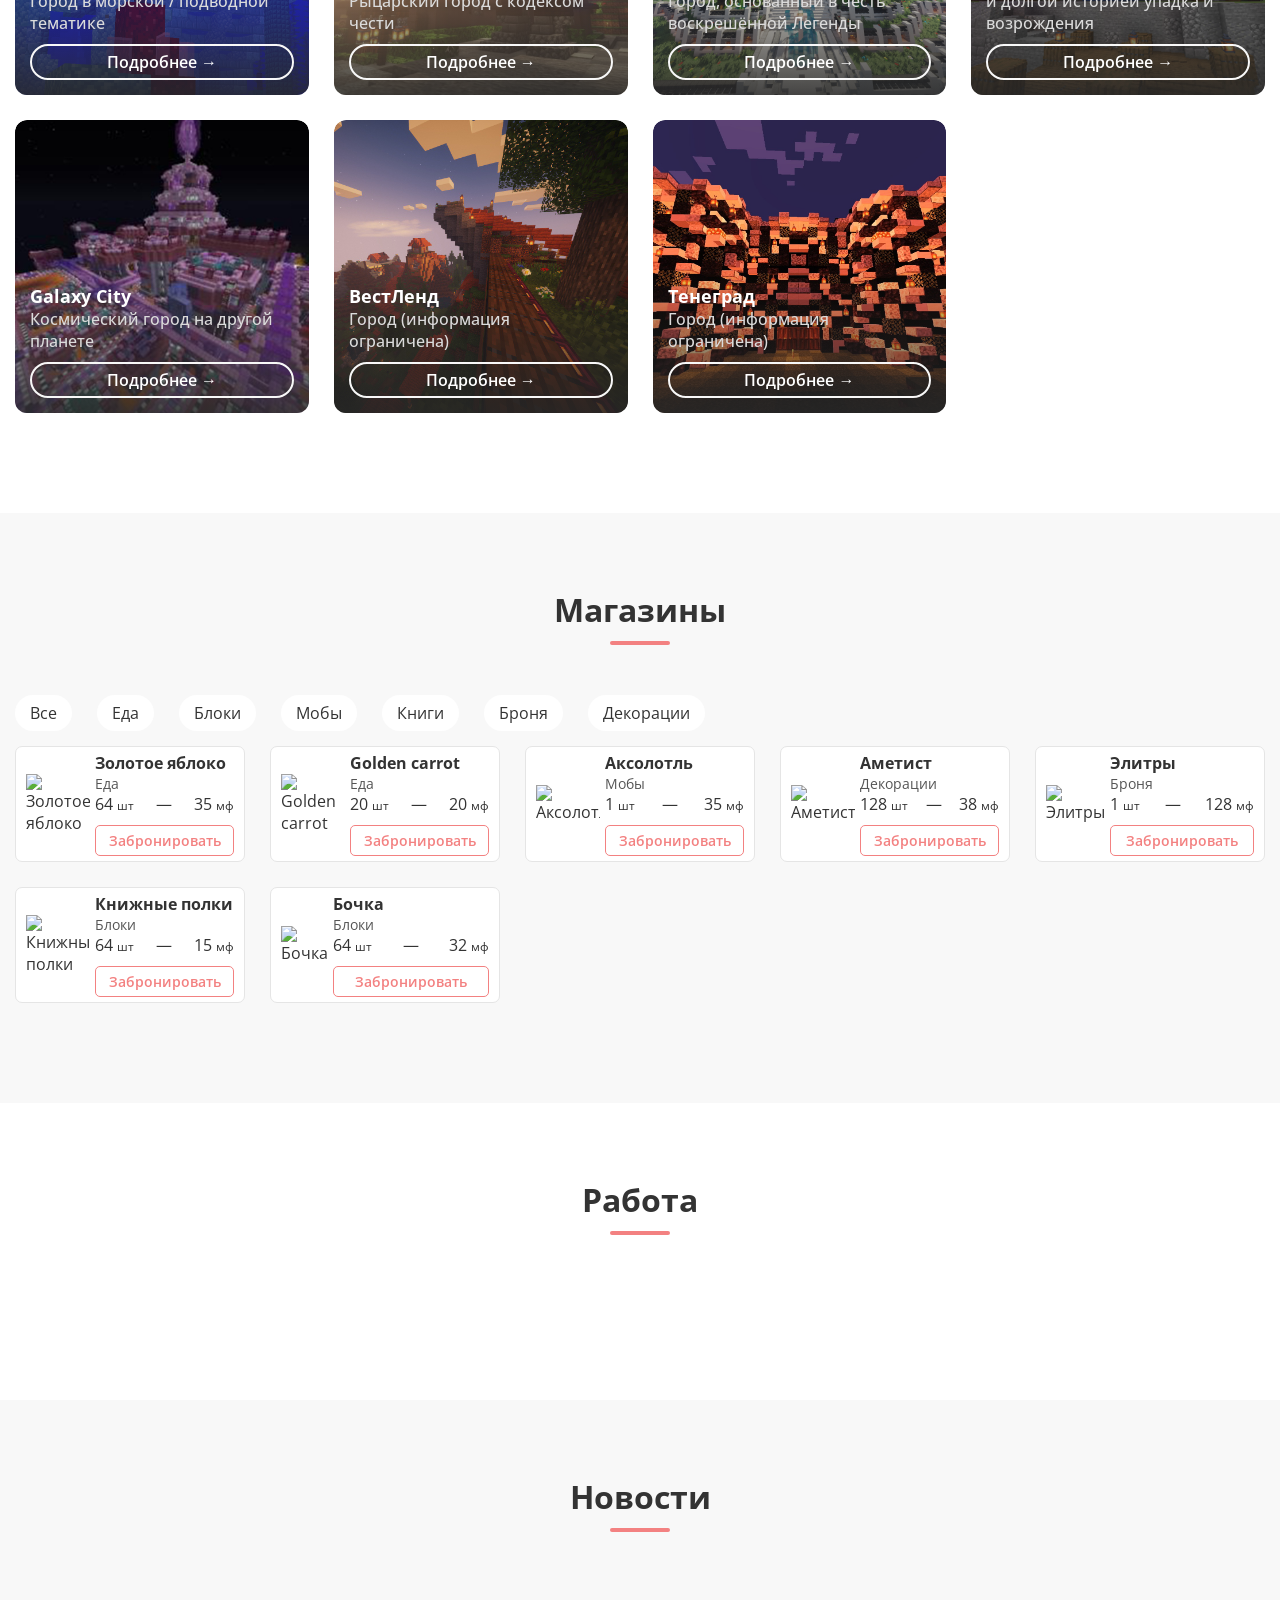
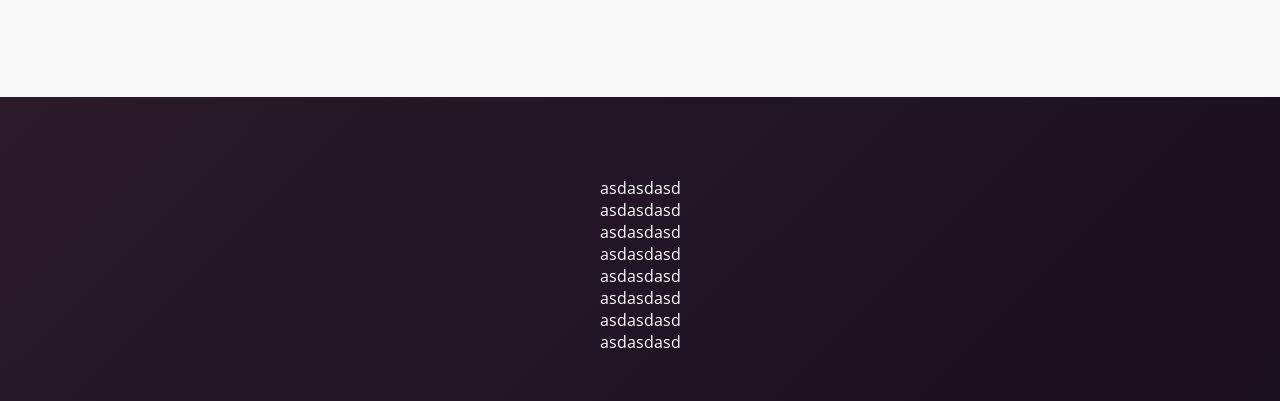
==== commit edcc4b02: "updated" ====
--- a/index.html
+++ b/index.html
@@ -45,7 +45,7 @@
     <section id="shops">
         <div class="container">
             <h2 class="section-title">Магазины</h2>
-            <div class="shop-categories"></div>
+            <div class="shop-categories" style="overflow: auto;"></div>
             <div class="shops"></div>
         </div>
     </section>
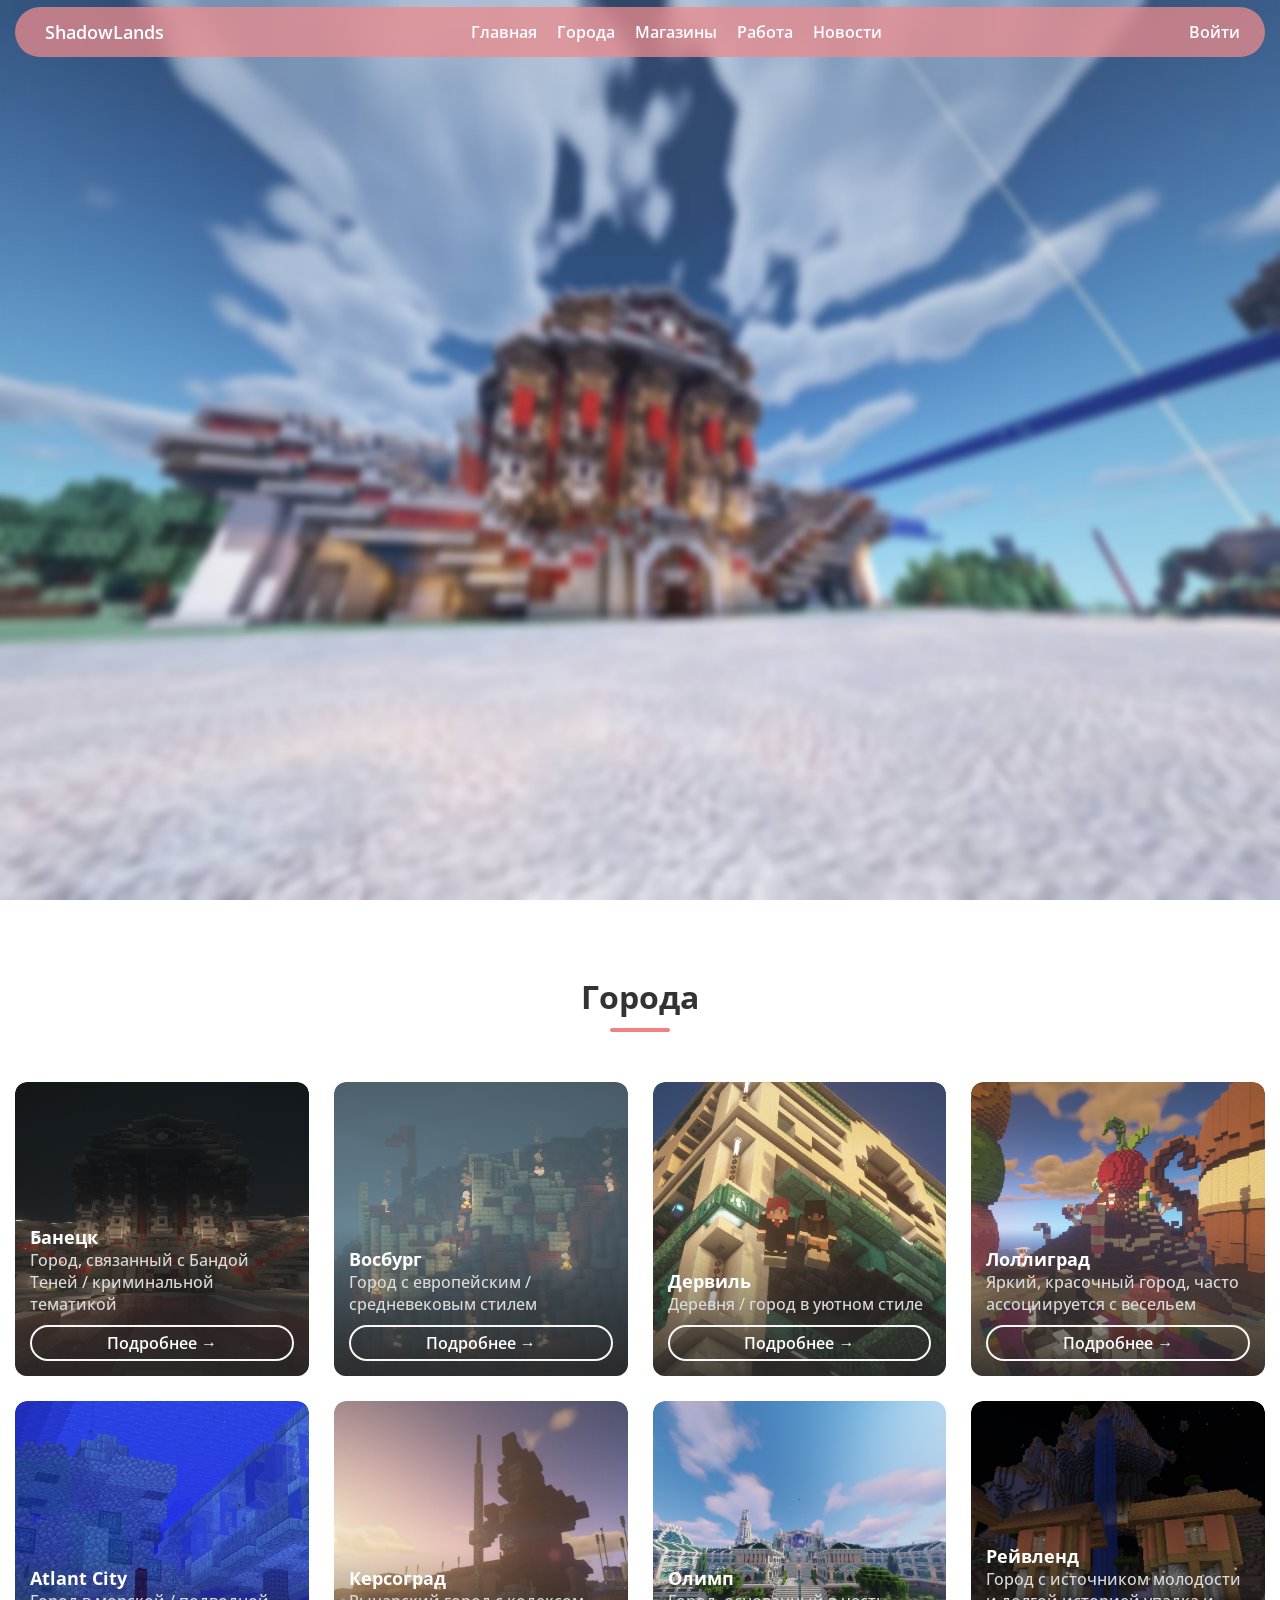
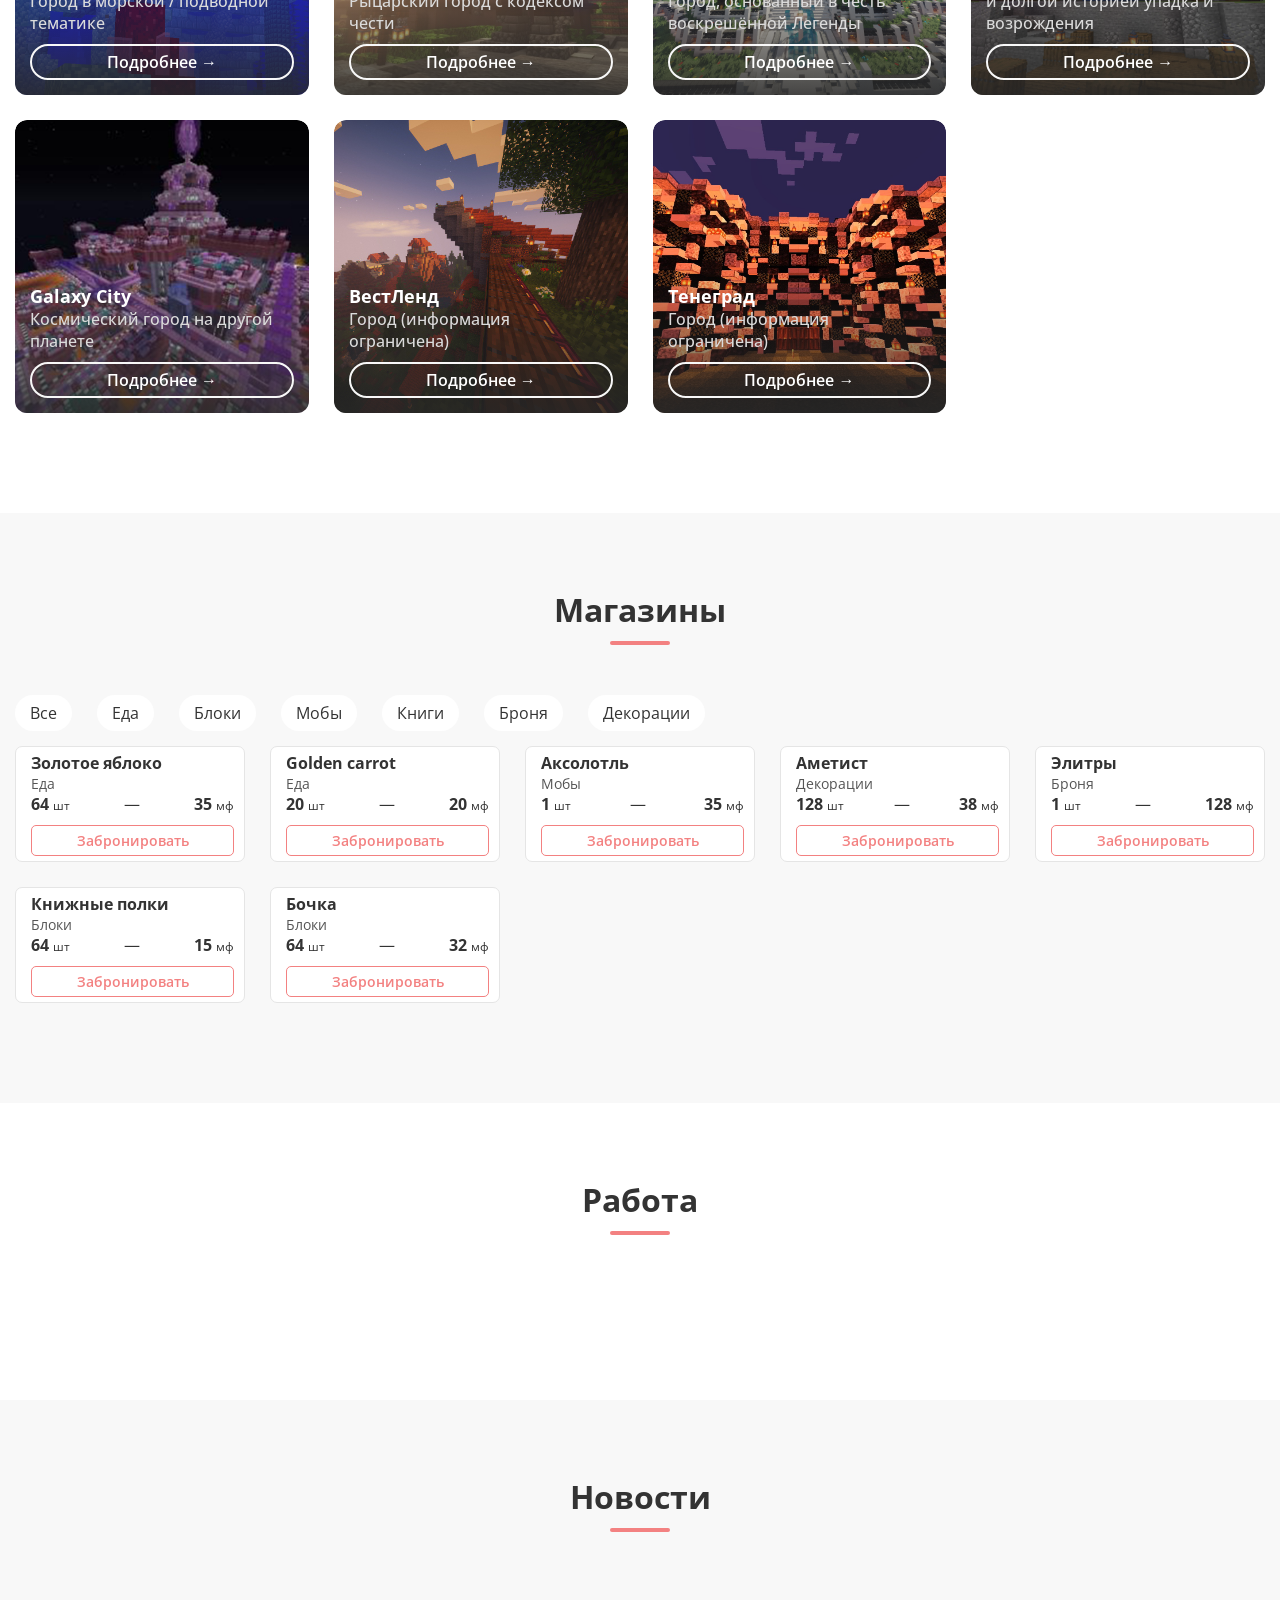
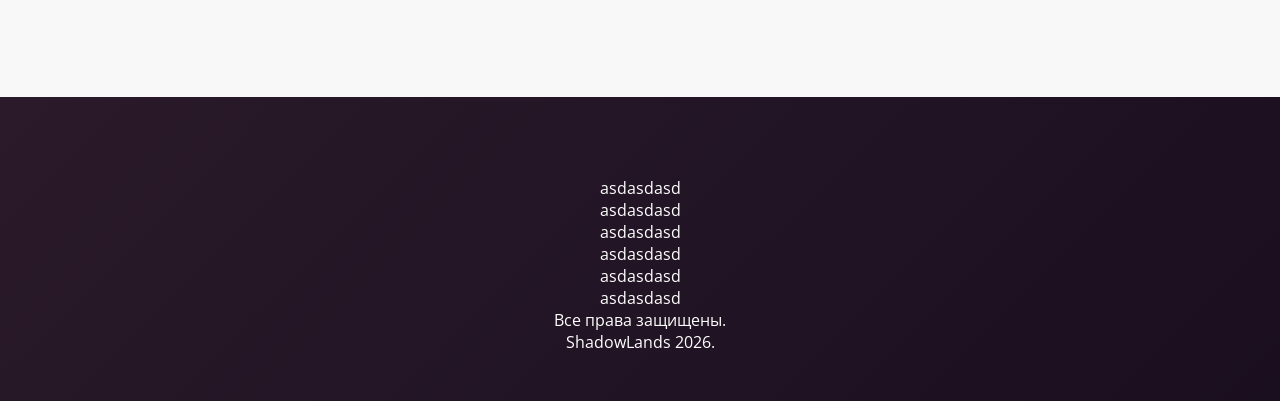
==== commit 9bb7b5c0: "updated" ====
--- a/index.html
+++ b/index.html
@@ -77,8 +77,8 @@
                 <p>asdasdasd</p>
                 <p>asdasdasd</p>
                 <p>asdasdasd</p>
-                <p>asdasdasd</p>
-                <p>asdasdasd</p>
+                <p>Все права защищены.</p>
+                <p>ShadowLands 2026.</p>
             </div>
         </div>
     </footer>
--- a/src/styles/global.css
+++ b/src/styles/global.css
@@ -310,8 +310,7 @@
 .modal-content {
     background: rgba(255, 255, 255, 0.85);
     backdrop-filter: blur(4px);
-    
-    max-width: 950px;
+    max-width: 110vh;
     max-height: fit-content;
     padding: 25px;
     border-radius: 10px;
@@ -329,7 +328,7 @@
 }
 
 .modal-body {
-    max-height: 600px;
+    max-height: 70vh;
     display: flex;
     column-gap: 15px;
     align-items: start;
@@ -418,17 +417,6 @@
 }
 
 
-
-
-
-
-
-
-
-
-
-
-
 .modal-body.login {
     width: 550px;
     row-gap: 7px;
@@ -450,7 +438,10 @@
 
 
 
-
+.villager-card-content {
+    display: flex;
+    align-items: center;
+}
 
 
 
@@ -473,12 +464,34 @@
     .shops {
         grid-template-columns: repeat(3, 1fr);
     }
+
+    .modal-content {
+        max-width: 90vh;
+    }
 }
 
 @media screen and (max-width: 740px) {
     .shops {
         grid-template-columns: repeat(2, 1fr);
     }
+
+    .modal-content {
+        max-width: 70vh;
+    }
+
+    .body-photos img {
+        max-width: 250px;
+    }
+
+    .photo-list img {
+        max-width: 50px;
+    }
+    
+    .photo-list {
+        max-width: 250px;
+    }
+
+    
 }
 
 @media screen and (max-width: 490px) {
@@ -503,4 +516,35 @@
     .towns {
         grid-template-columns: 1fr;
     }
+
+    .modal-content {
+        max-width: 60vh;
+    }
+
+    .body-photos img {
+        max-width: 170px;
+    }
+
+    .photo-list img {
+        max-width: 45px;
+    }
+
+    .photo-list {
+        max-width: 170px;
+    }
+
+    .villager-card {
+        display: grid;
+        height: fit-content;
+        padding-block: 15px;
+        overflow: hidden;
+    }
+
+    .villager-card-content img {
+        max-width: 50px;
+    }
+
+    .villager-card a {
+        width: 100%;
+    }
 }
